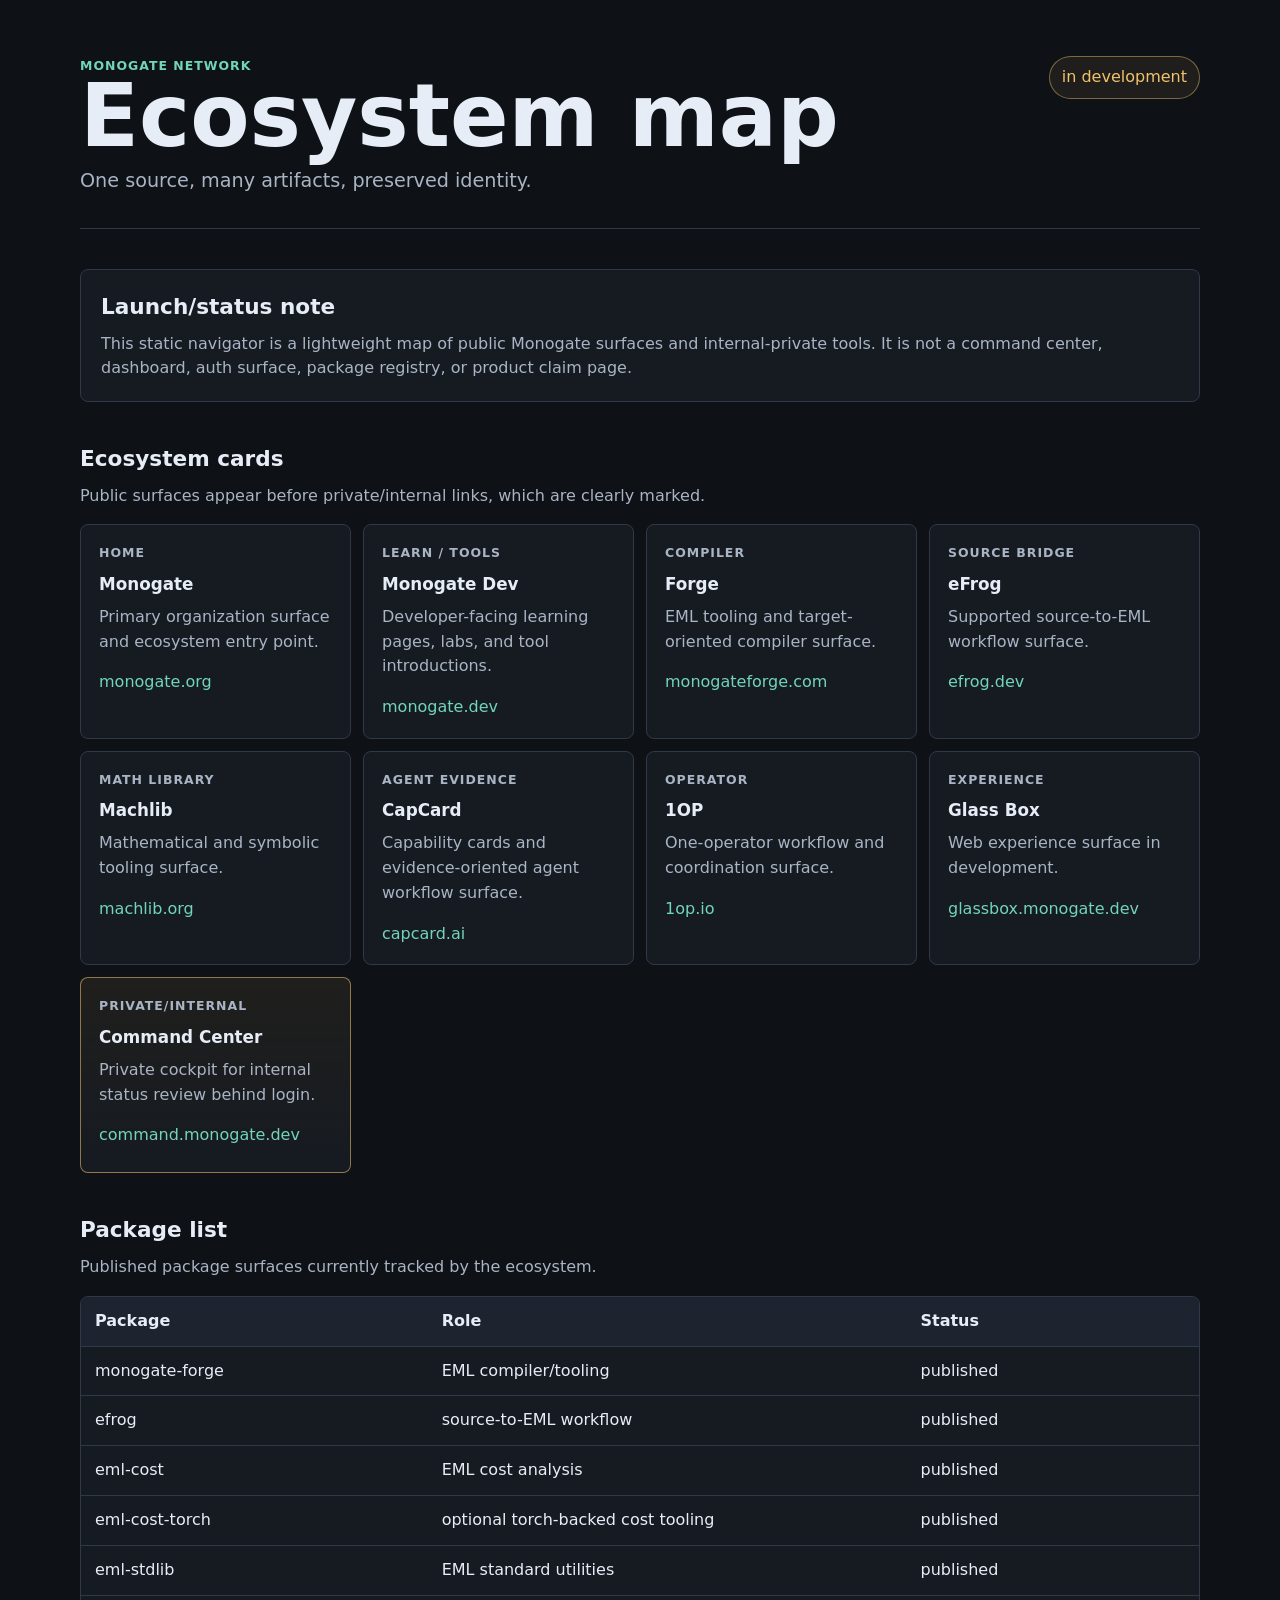
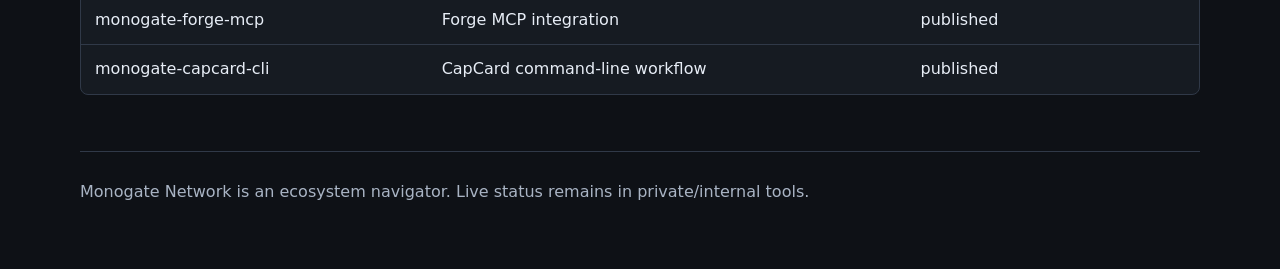
==== index.html @ ec64a81c "feat: add Monogate.net ecosystem navigator MVP" ====
<!doctype html>
<html lang="en">
  <head>
    <meta charset="utf-8" />
    <meta name="viewport" content="width=device-width, initial-scale=1" />
    <title>Monogate Network</title>
    <meta
      name="description"
      content="Monogate Network ecosystem map: one source, many artifacts, preserved identity."
    />
    <link rel="stylesheet" href="./styles.css" />
  </head>
  <body>
    <header class="site-header">
      <div>
        <p class="eyebrow">Monogate Network</p>
        <h1>Ecosystem map</h1>
        <p class="lede">One source, many artifacts, preserved identity.</p>
      </div>
      <p class="status-pill">in development</p>
    </header>

    <main>
      <section class="notice" aria-label="status note">
        <h2>Launch/status note</h2>
        <p>
          This static navigator is a lightweight map of public Monogate surfaces
          and internal-private tools. It is not a command center, dashboard, auth
          surface, package registry, or product claim page.
        </p>
      </section>

      <section aria-labelledby="ecosystem-title">
        <div class="section-heading">
          <h2 id="ecosystem-title">Ecosystem cards</h2>
          <p>Public surfaces appear before private/internal links, which are clearly marked.</p>
        </div>
        <div class="card-grid">
          <article class="card">
            <p class="tag">home</p>
            <h3>Monogate</h3>
            <p>Primary organization surface and ecosystem entry point.</p>
            <a href="https://monogate.org">monogate.org</a>
          </article>

          <article class="card">
            <p class="tag">learn / tools</p>
            <h3>Monogate Dev</h3>
            <p>Developer-facing learning pages, labs, and tool introductions.</p>
            <a href="https://monogate.dev">monogate.dev</a>
          </article>

          <article class="card">
            <p class="tag">compiler</p>
            <h3>Forge</h3>
            <p>EML tooling and target-oriented compiler surface.</p>
            <a href="https://monogateforge.com">monogateforge.com</a>
          </article>

          <article class="card">
            <p class="tag">source bridge</p>
            <h3>eFrog</h3>
            <p>Supported source-to-EML workflow surface.</p>
            <a href="https://efrog.dev">efrog.dev</a>
          </article>

          <article class="card">
            <p class="tag">math library</p>
            <h3>Machlib</h3>
            <p>Mathematical and symbolic tooling surface.</p>
            <a href="https://machlib.org">machlib.org</a>
          </article>

          <article class="card">
            <p class="tag">agent evidence</p>
            <h3>CapCard</h3>
            <p>Capability cards and evidence-oriented agent workflow surface.</p>
            <a href="https://capcard.ai">capcard.ai</a>
          </article>

          <article class="card">
            <p class="tag">operator</p>
            <h3>1OP</h3>
            <p>One-operator workflow and coordination surface.</p>
            <a href="https://1op.io">1op.io</a>
          </article>

          <article class="card">
            <p class="tag">experience</p>
            <h3>Glass Box</h3>
            <p>Web experience surface in development.</p>
            <a href="https://glassbox.monogate.dev">glassbox.monogate.dev</a>
          </article>

          <article class="card private">
            <p class="tag">private/internal</p>
            <h3>Command Center</h3>
            <p>Private cockpit for internal status review behind login.</p>
            <a href="https://command.monogate.dev">command.monogate.dev</a>
          </article>
        </div>
      </section>

      <section aria-labelledby="packages-title">
        <div class="section-heading">
          <h2 id="packages-title">Package list</h2>
          <p>Published package surfaces currently tracked by the ecosystem.</p>
        </div>
        <div class="package-table" role="table" aria-label="Monogate package list">
          <div role="row" class="table-head">
            <span role="columnheader">Package</span>
            <span role="columnheader">Role</span>
            <span role="columnheader">Status</span>
          </div>
          <div role="row">
            <span role="cell">monogate-forge</span>
            <span role="cell">EML compiler/tooling</span>
            <span role="cell">published</span>
          </div>
          <div role="row">
            <span role="cell">efrog</span>
            <span role="cell">source-to-EML workflow</span>
            <span role="cell">published</span>
          </div>
          <div role="row">
            <span role="cell">eml-cost</span>
            <span role="cell">EML cost analysis</span>
            <span role="cell">published</span>
          </div>
          <div role="row">
            <span role="cell">eml-cost-torch</span>
            <span role="cell">optional torch-backed cost tooling</span>
            <span role="cell">published</span>
          </div>
          <div role="row">
            <span role="cell">eml-stdlib</span>
            <span role="cell">EML standard utilities</span>
            <span role="cell">published</span>
          </div>
          <div role="row">
            <span role="cell">monogate-forge-mcp</span>
            <span role="cell">Forge MCP integration</span>
            <span role="cell">published</span>
          </div>
          <div role="row">
            <span role="cell">monogate-capcard-cli</span>
            <span role="cell">CapCard command-line workflow</span>
            <span role="cell">published</span>
          </div>
        </div>
      </section>
    </main>

    <footer>
      <p>Monogate Network is an ecosystem navigator. Live status remains in private/internal tools.</p>
    </footer>
  </body>
</html>
---- styles.css ----
:root {
  color-scheme: dark;
  --bg: #0e1116;
  --panel: #161b22;
  --panel-soft: #1d2430;
  --text: #e7edf6;
  --muted: #a9b4c4;
  --line: #303948;
  --accent: #71d5b9;
  --warn: #f0c36a;
}

* {
  box-sizing: border-box;
}

body {
  margin: 0;
  min-height: 100vh;
  background: var(--bg);
  color: var(--text);
  font-family:
    Inter, ui-sans-serif, system-ui, -apple-system, BlinkMacSystemFont, "Segoe UI",
    sans-serif;
  line-height: 1.55;
}

a {
  color: var(--accent);
  text-decoration: none;
}

a:hover {
  text-decoration: underline;
}

.site-header,
main,
footer {
  width: min(1120px, calc(100% - 32px));
  margin: 0 auto;
}

.site-header {
  display: flex;
  justify-content: space-between;
  gap: 24px;
  padding: 56px 0 32px;
  border-bottom: 1px solid var(--line);
}

.eyebrow,
.tag {
  margin: 0;
  color: var(--accent);
  font-size: 0.78rem;
  font-weight: 700;
  letter-spacing: 0.08em;
  text-transform: uppercase;
}

h1,
h2,
h3,
p {
  margin-top: 0;
}

h1 {
  margin-bottom: 8px;
  font-size: clamp(2.4rem, 7vw, 5.4rem);
  line-height: 0.96;
  letter-spacing: 0;
}

h2 {
  margin-bottom: 8px;
  font-size: 1.35rem;
}

h3 {
  margin: 8px 0;
  font-size: 1.05rem;
}

.lede {
  max-width: 680px;
  margin-bottom: 0;
  color: var(--muted);
  font-size: 1.2rem;
}

.status-pill {
  align-self: flex-start;
  margin: 0;
  padding: 8px 12px;
  border: 1px solid rgba(240, 195, 106, 0.45);
  color: var(--warn);
  background: rgba(240, 195, 106, 0.08);
  border-radius: 999px;
  white-space: nowrap;
}

main {
  display: grid;
  gap: 40px;
  padding: 40px 0 56px;
}

.notice {
  padding: 20px;
  border: 1px solid var(--line);
  background: var(--panel);
  border-radius: 8px;
}

.notice p,
.section-heading p,
.card p,
footer p {
  color: var(--muted);
}

.notice p,
.section-heading p {
  margin-bottom: 0;
}

.section-heading {
  margin-bottom: 16px;
}

.card-grid {
  display: grid;
  grid-template-columns: repeat(auto-fit, minmax(230px, 1fr));
  gap: 12px;
}

.card {
  min-height: 196px;
  padding: 18px;
  border: 1px solid var(--line);
  background: var(--panel);
  border-radius: 8px;
}

.card.private {
  border-color: rgba(240, 195, 106, 0.55);
  background: linear-gradient(180deg, rgba(240, 195, 106, 0.08), var(--panel));
}

.package-table {
  overflow: hidden;
  border: 1px solid var(--line);
  border-radius: 8px;
  background: var(--panel);
}

.package-table > div {
  display: grid;
  grid-template-columns: 1fr 1.4fr 0.8fr;
  gap: 16px;
  padding: 12px 14px;
  border-top: 1px solid var(--line);
}

.package-table .table-head {
  border-top: 0;
}

.table-head {
  color: var(--text);
  background: var(--panel-soft);
  font-weight: 700;
}

footer {
  padding: 28px 0 48px;
  border-top: 1px solid var(--line);
}

@media (max-width: 720px) {
  .site-header {
    display: block;
    padding-top: 36px;
  }

  .status-pill {
    display: inline-block;
    margin-top: 20px;
  }

  .package-table > div {
    grid-template-columns: 1fr;
    gap: 4px;
  }
}
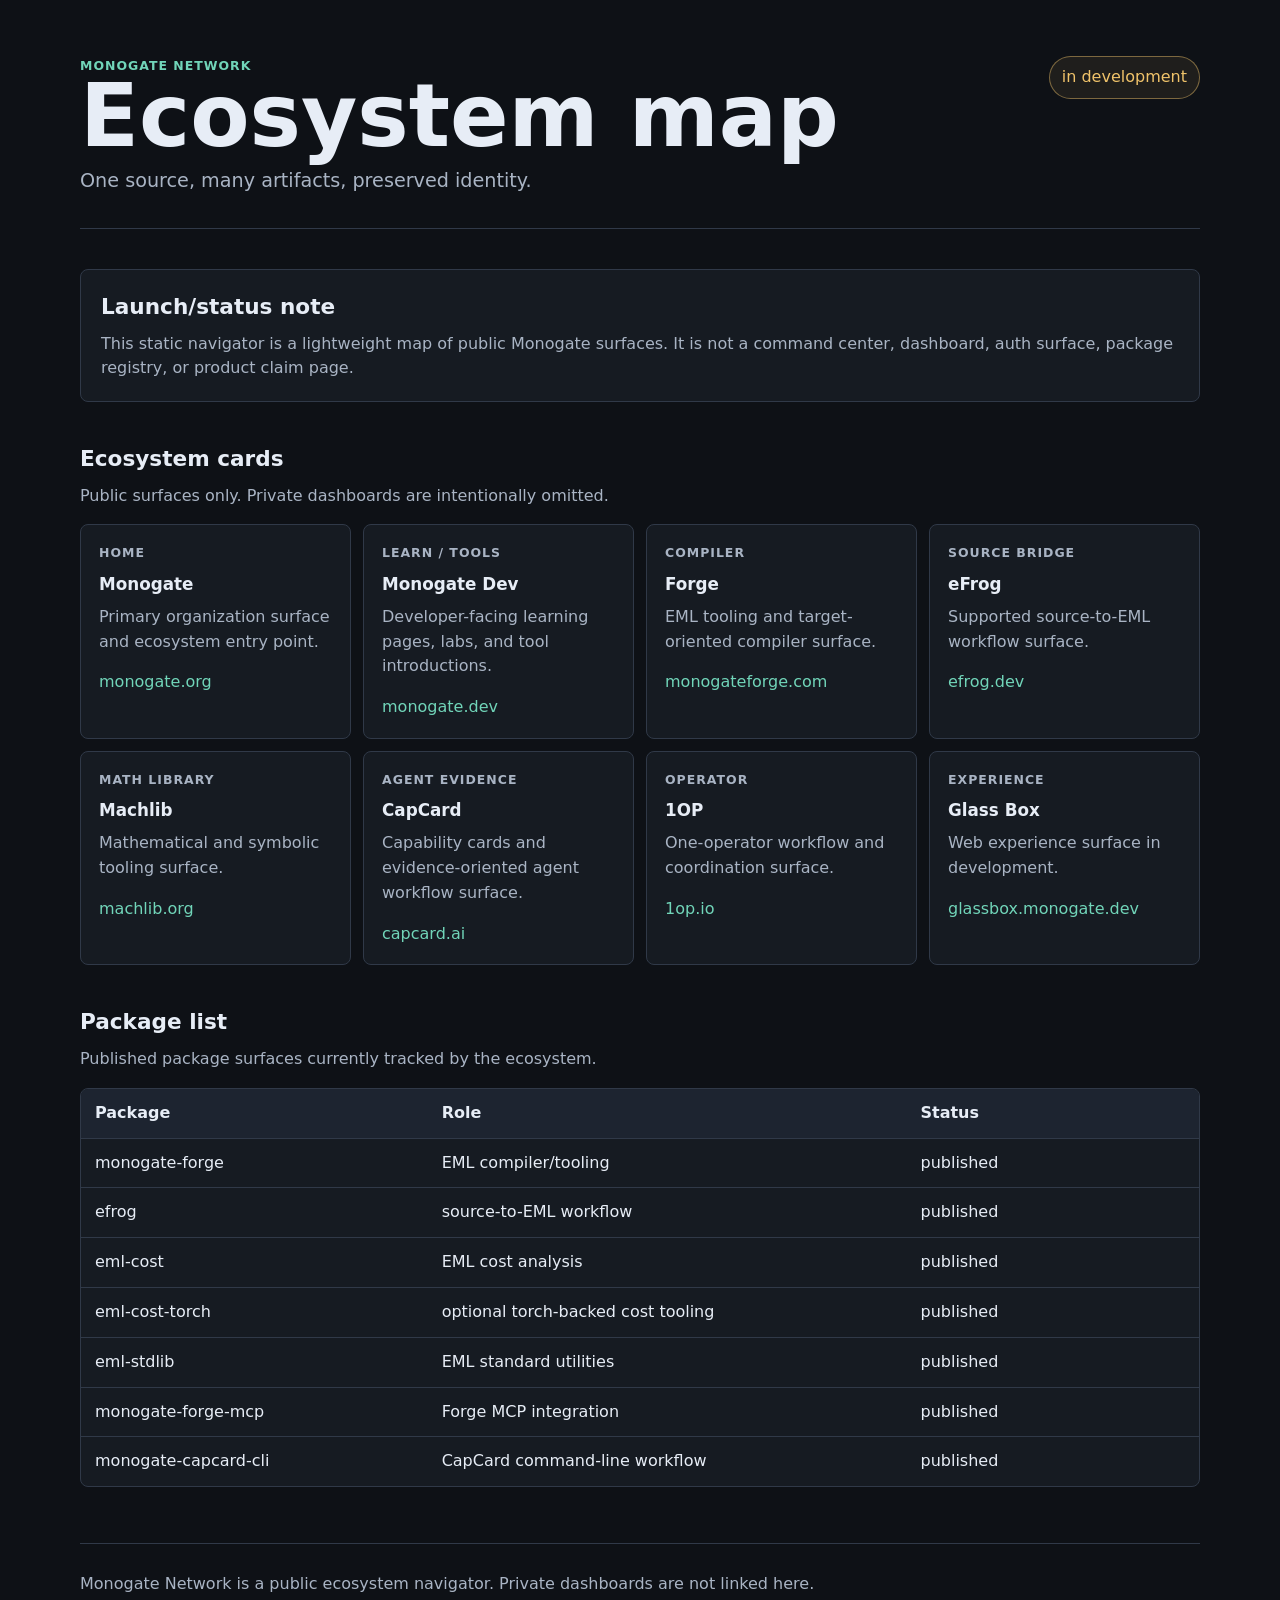
==== commit 7bb382b3: "docs: keep private dashboard off public navigator" ====
--- a/index.html
+++ b/index.html
@@ -24,16 +24,16 @@
       <section class="notice" aria-label="status note">
         <h2>Launch/status note</h2>
         <p>
-          This static navigator is a lightweight map of public Monogate surfaces
-          and internal-private tools. It is not a command center, dashboard, auth
-          surface, package registry, or product claim page.
+          This static navigator is a lightweight map of public Monogate surfaces.
+          It is not a command center, dashboard, auth surface, package registry,
+          or product claim page.
         </p>
       </section>
 
       <section aria-labelledby="ecosystem-title">
         <div class="section-heading">
           <h2 id="ecosystem-title">Ecosystem cards</h2>
-          <p>Public surfaces appear before private/internal links, which are clearly marked.</p>
+          <p>Public surfaces only. Private dashboards are intentionally omitted.</p>
         </div>
         <div class="card-grid">
           <article class="card">
@@ -92,12 +92,6 @@
             <a href="https://glassbox.monogate.dev">glassbox.monogate.dev</a>
           </article>
 
-          <article class="card private">
-            <p class="tag">private/internal</p>
-            <h3>Command Center</h3>
-            <p>Private cockpit for internal status review behind login.</p>
-            <a href="https://command.monogate.dev">command.monogate.dev</a>
-          </article>
         </div>
       </section>
 
@@ -152,7 +146,7 @@
     </main>
 
     <footer>
-      <p>Monogate Network is an ecosystem navigator. Live status remains in private/internal tools.</p>
+      <p>Monogate Network is a public ecosystem navigator. Private dashboards are not linked here.</p>
     </footer>
   </body>
 </html>
--- a/styles.css
+++ b/styles.css
@@ -144,11 +144,6 @@
   border-radius: 8px;
 }
 
-.card.private {
-  border-color: rgba(240, 195, 106, 0.55);
-  background: linear-gradient(180deg, rgba(240, 195, 106, 0.08), var(--panel));
-}
-
 .package-table {
   overflow: hidden;
   border: 1px solid var(--line);
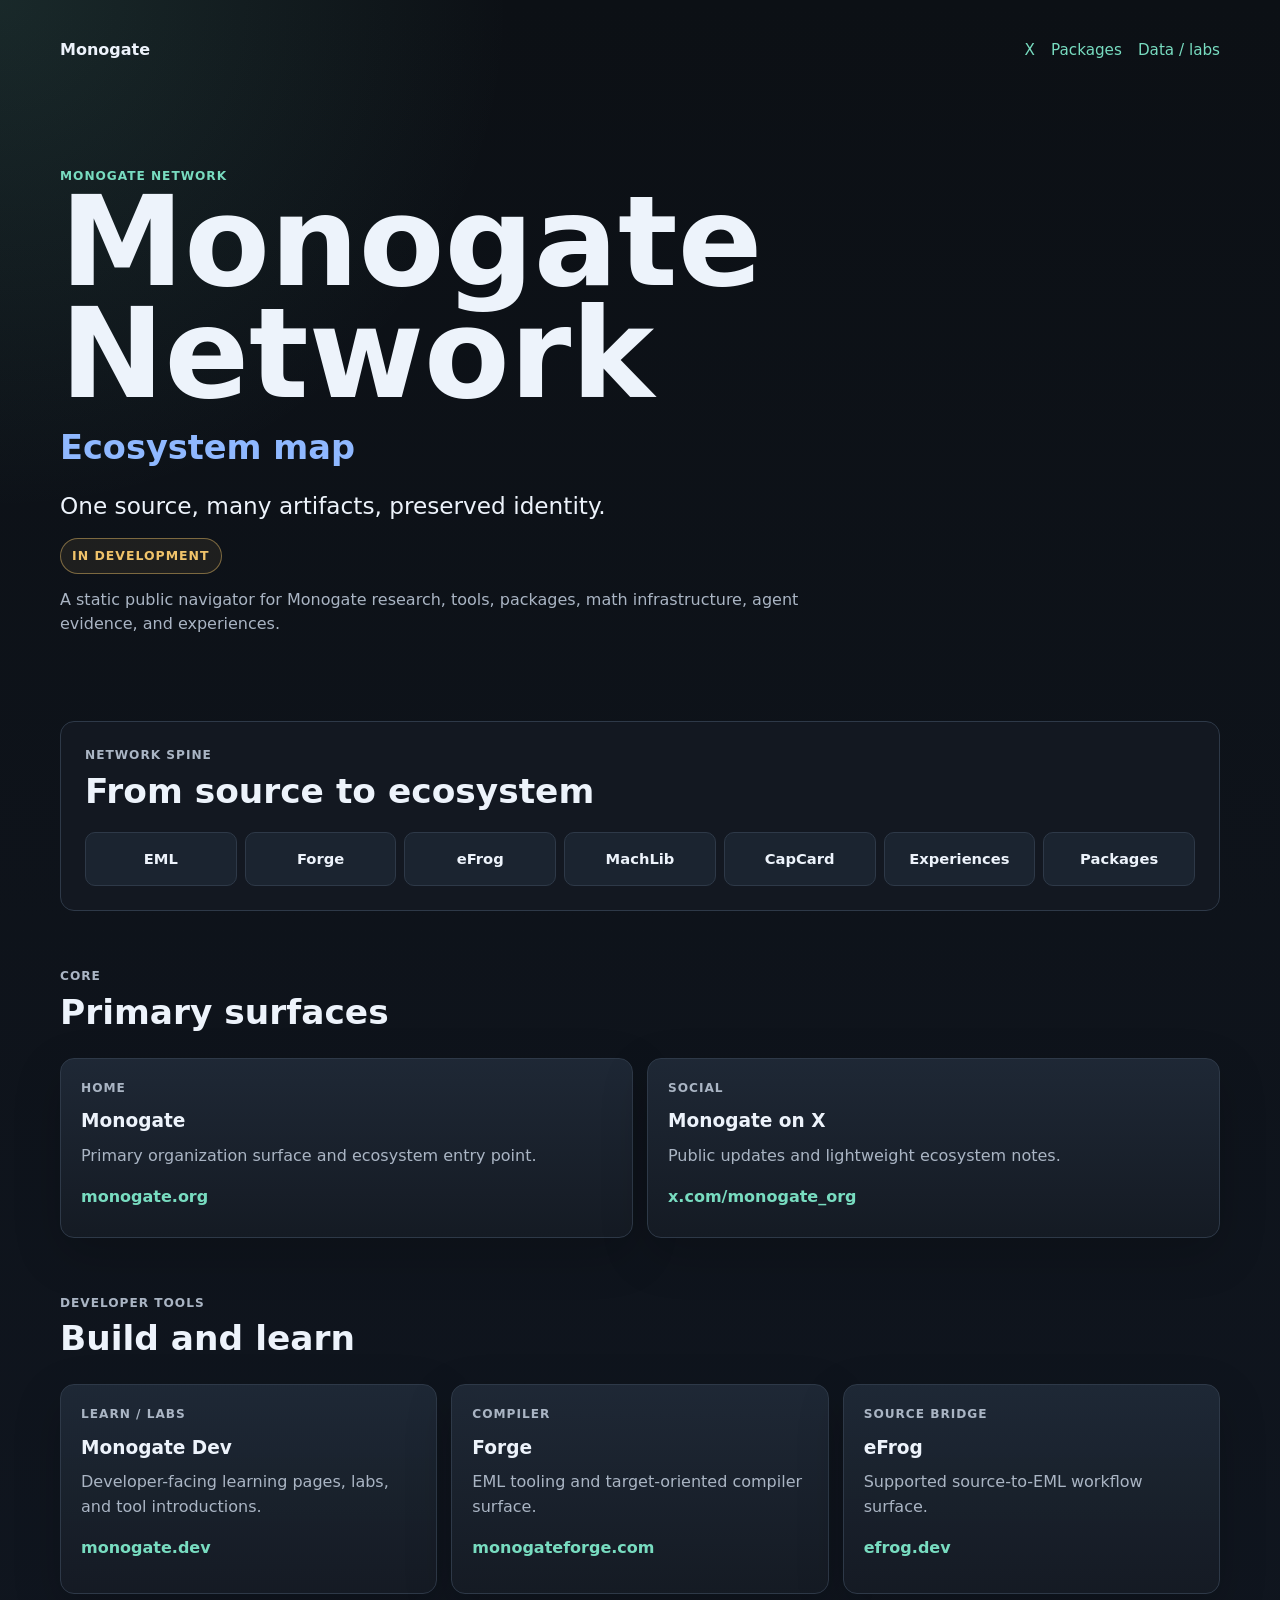
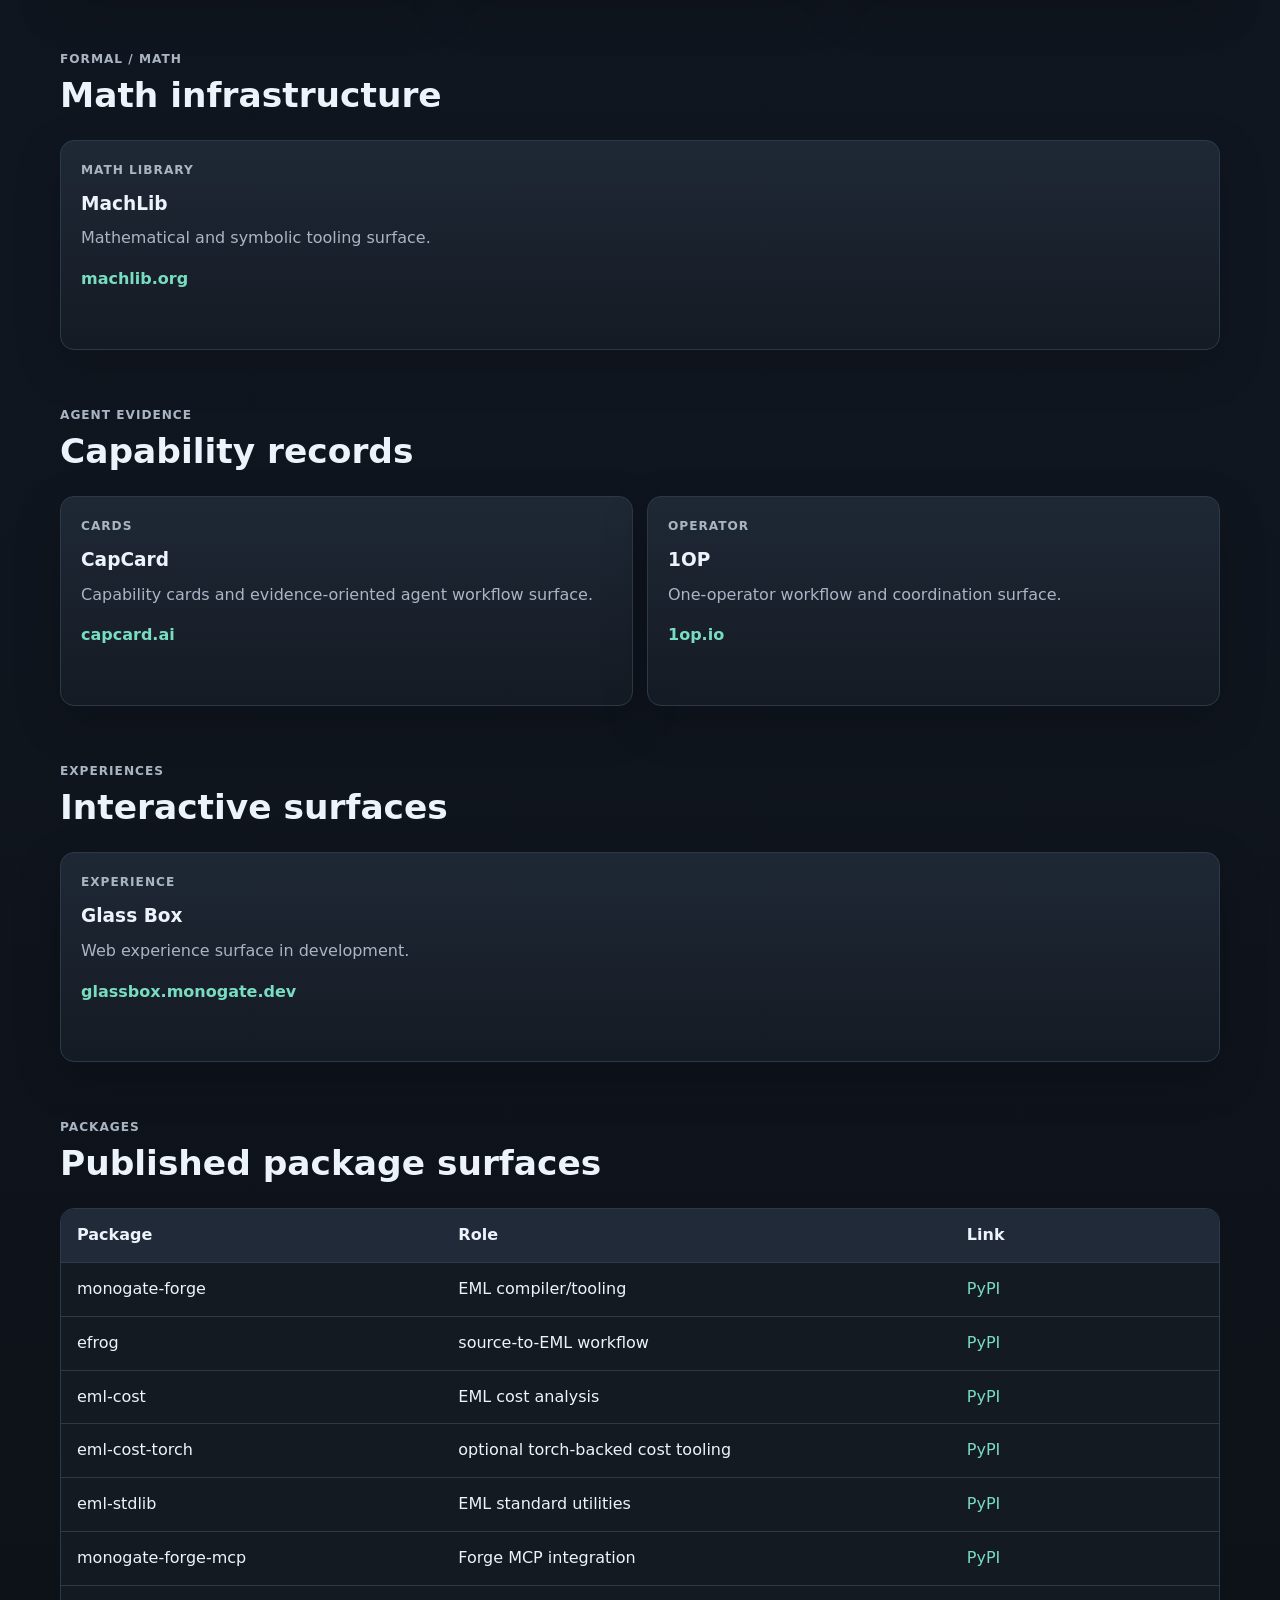
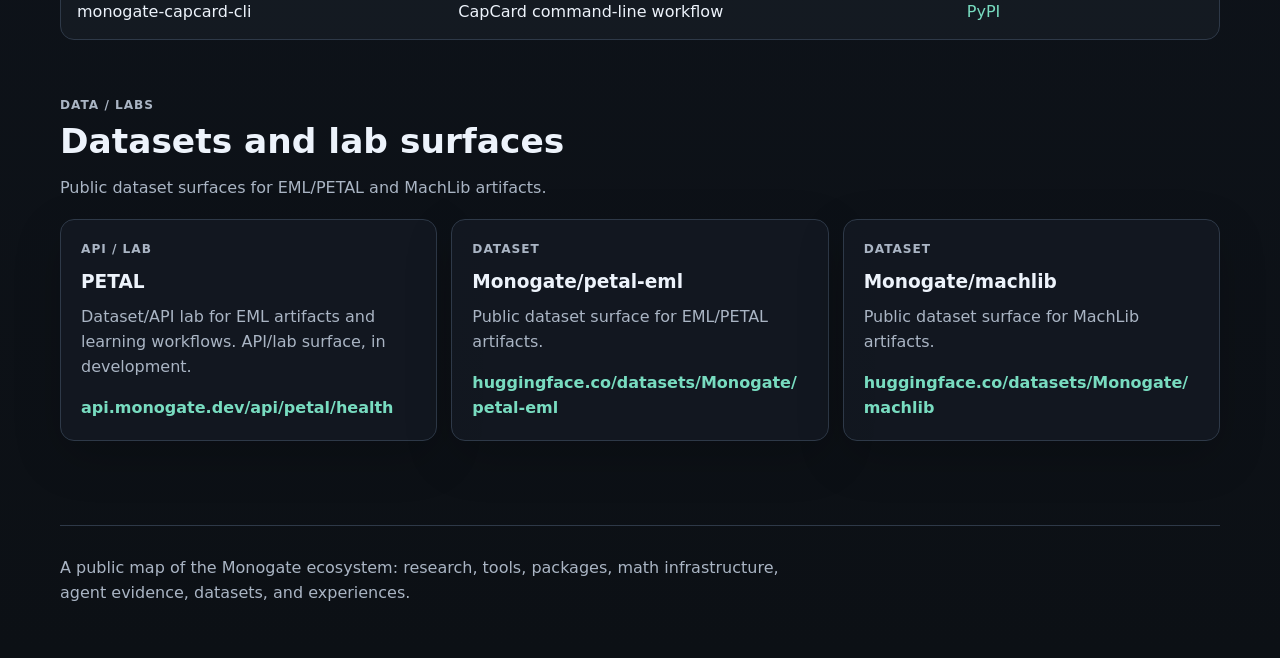
==== commit 0ede0a19: "feat: polish Monogate.net public navigator" ====
--- a/index.html
+++ b/index.html
@@ -12,141 +12,221 @@
   </head>
   <body>
     <header class="site-header">
-      <div>
+      <nav class="topbar" aria-label="Primary">
+        <a class="brand-link" href="https://monogate.org">Monogate</a>
+        <div class="top-links">
+          <a href="https://x.com/monogate_org">X</a>
+          <a href="#packages">Packages</a>
+          <a href="#data-labs">Data / labs</a>
+        </div>
+      </nav>
+
+      <section class="hero" aria-labelledby="hero-title">
         <p class="eyebrow">Monogate Network</p>
-        <h1>Ecosystem map</h1>
+        <h1 id="hero-title">Monogate Network</h1>
+        <p class="subtitle">Ecosystem map</p>
         <p class="lede">One source, many artifacts, preserved identity.</p>
-      </div>
-      <p class="status-pill">in development</p>
+        <p class="status-pill">in development</p>
+        <p class="hero-note">A static public navigator for Monogate research, tools, packages, math infrastructure, agent evidence, and experiences.</p>
+      </section>
     </header>
 
     <main>
-      <section class="notice" aria-label="status note">
-        <h2>Launch/status note</h2>
-        <p>
-          This static navigator is a lightweight map of public Monogate surfaces.
-          It is not a command center, dashboard, auth surface, package registry,
-          or product claim page.
-        </p>
-      </section>
-
-      <section aria-labelledby="ecosystem-title">
-        <div class="section-heading">
-          <h2 id="ecosystem-title">Ecosystem cards</h2>
-          <p>Public surfaces only. Private dashboards are intentionally omitted.</p>
-        </div>
-        <div class="card-grid">
-          <article class="card">
+      <section class="spine" aria-labelledby="spine-title">
+        <div class="section-heading compact">
+          <p class="eyebrow">Network spine</p>
+          <h2 id="spine-title">From source to ecosystem</h2>
+        </div>
+        <ol class="spine-list" aria-label="Monogate network spine">
+          <li>EML</li>
+          <li>Forge</li>
+          <li>eFrog</li>
+          <li>MachLib</li>
+          <li>CapCard</li>
+          <li>Experiences</li>
+          <li>Packages</li>
+        </ol>
+      </section>
+
+      <section aria-labelledby="core-title" class="surface-section">
+        <div class="section-heading">
+          <p class="eyebrow">Core</p>
+          <h2 id="core-title">Primary surfaces</h2>
+        </div>
+        <div class="card-grid two-up">
+          <article class="card feature-card">
             <p class="tag">home</p>
             <h3>Monogate</h3>
             <p>Primary organization surface and ecosystem entry point.</p>
             <a href="https://monogate.org">monogate.org</a>
           </article>
-
-          <article class="card">
-            <p class="tag">learn / tools</p>
+          <article class="card feature-card">
+            <p class="tag">social</p>
+            <h3>Monogate on X</h3>
+            <p>Public updates and lightweight ecosystem notes.</p>
+            <a href="https://x.com/monogate_org">x.com/monogate_org</a>
+          </article>
+        </div>
+      </section>
+
+      <section aria-labelledby="dev-title" class="surface-section">
+        <div class="section-heading">
+          <p class="eyebrow">Developer tools</p>
+          <h2 id="dev-title">Build and learn</h2>
+        </div>
+        <div class="card-grid">
+          <article class="card">
+            <p class="tag">learn / labs</p>
             <h3>Monogate Dev</h3>
             <p>Developer-facing learning pages, labs, and tool introductions.</p>
             <a href="https://monogate.dev">monogate.dev</a>
           </article>
-
           <article class="card">
             <p class="tag">compiler</p>
             <h3>Forge</h3>
             <p>EML tooling and target-oriented compiler surface.</p>
             <a href="https://monogateforge.com">monogateforge.com</a>
           </article>
-
           <article class="card">
             <p class="tag">source bridge</p>
             <h3>eFrog</h3>
             <p>Supported source-to-EML workflow surface.</p>
             <a href="https://efrog.dev">efrog.dev</a>
           </article>
-
+        </div>
+      </section>
+
+      <section aria-labelledby="formal-title" class="surface-section">
+        <div class="section-heading">
+          <p class="eyebrow">Formal / math</p>
+          <h2 id="formal-title">Math infrastructure</h2>
+        </div>
+        <div class="card-grid">
           <article class="card">
             <p class="tag">math library</p>
-            <h3>Machlib</h3>
+            <h3>MachLib</h3>
             <p>Mathematical and symbolic tooling surface.</p>
             <a href="https://machlib.org">machlib.org</a>
           </article>
-
-          <article class="card">
-            <p class="tag">agent evidence</p>
+        </div>
+      </section>
+
+      <section aria-labelledby="agent-title" class="surface-section">
+        <div class="section-heading">
+          <p class="eyebrow">Agent evidence</p>
+          <h2 id="agent-title">Capability records</h2>
+        </div>
+        <div class="card-grid">
+          <article class="card">
+            <p class="tag">cards</p>
             <h3>CapCard</h3>
             <p>Capability cards and evidence-oriented agent workflow surface.</p>
             <a href="https://capcard.ai">capcard.ai</a>
           </article>
-
           <article class="card">
             <p class="tag">operator</p>
             <h3>1OP</h3>
             <p>One-operator workflow and coordination surface.</p>
             <a href="https://1op.io">1op.io</a>
           </article>
-
+        </div>
+      </section>
+
+      <section aria-labelledby="experience-title" class="surface-section">
+        <div class="section-heading">
+          <p class="eyebrow">Experiences</p>
+          <h2 id="experience-title">Interactive surfaces</h2>
+        </div>
+        <div class="card-grid">
           <article class="card">
             <p class="tag">experience</p>
             <h3>Glass Box</h3>
             <p>Web experience surface in development.</p>
             <a href="https://glassbox.monogate.dev">glassbox.monogate.dev</a>
           </article>
-
-        </div>
-      </section>
-
-      <section aria-labelledby="packages-title">
-        <div class="section-heading">
-          <h2 id="packages-title">Package list</h2>
-          <p>Published package surfaces currently tracked by the ecosystem.</p>
+        </div>
+      </section>
+
+      <section id="packages" aria-labelledby="packages-title" class="surface-section">
+        <div class="section-heading">
+          <p class="eyebrow">Packages</p>
+          <h2 id="packages-title">Published package surfaces</h2>
         </div>
         <div class="package-table" role="table" aria-label="Monogate package list">
           <div role="row" class="table-head">
             <span role="columnheader">Package</span>
             <span role="columnheader">Role</span>
-            <span role="columnheader">Status</span>
+            <span role="columnheader">Link</span>
           </div>
           <div role="row">
             <span role="cell">monogate-forge</span>
             <span role="cell">EML compiler/tooling</span>
-            <span role="cell">published</span>
+            <span role="cell"><a href="https://pypi.org/project/monogate-forge/">PyPI</a></span>
           </div>
           <div role="row">
             <span role="cell">efrog</span>
             <span role="cell">source-to-EML workflow</span>
-            <span role="cell">published</span>
+            <span role="cell"><a href="https://pypi.org/project/efrog/">PyPI</a></span>
           </div>
           <div role="row">
             <span role="cell">eml-cost</span>
             <span role="cell">EML cost analysis</span>
-            <span role="cell">published</span>
+            <span role="cell"><a href="https://pypi.org/project/eml-cost/">PyPI</a></span>
           </div>
           <div role="row">
             <span role="cell">eml-cost-torch</span>
             <span role="cell">optional torch-backed cost tooling</span>
-            <span role="cell">published</span>
+            <span role="cell"><a href="https://pypi.org/project/eml-cost-torch/">PyPI</a></span>
           </div>
           <div role="row">
             <span role="cell">eml-stdlib</span>
             <span role="cell">EML standard utilities</span>
-            <span role="cell">published</span>
+            <span role="cell"><a href="https://pypi.org/project/eml-stdlib/">PyPI</a></span>
           </div>
           <div role="row">
             <span role="cell">monogate-forge-mcp</span>
             <span role="cell">Forge MCP integration</span>
-            <span role="cell">published</span>
+            <span role="cell"><a href="https://pypi.org/project/monogate-forge-mcp/">PyPI</a></span>
           </div>
           <div role="row">
             <span role="cell">monogate-capcard-cli</span>
             <span role="cell">CapCard command-line workflow</span>
-            <span role="cell">published</span>
-          </div>
+            <span role="cell"><a href="https://pypi.org/project/monogate-capcard-cli/">PyPI</a></span>
+          </div>
+        </div>
+      </section>
+
+      <section id="data-labs" aria-labelledby="labs-title" class="surface-section labs-section">
+        <div class="section-heading">
+          <p class="eyebrow">Data / labs</p>
+          <h2 id="labs-title">Datasets and lab surfaces</h2>
+          <p>Public dataset surfaces for EML/PETAL and MachLib artifacts.</p>
+        </div>
+        <div class="card-grid">
+          <article class="card muted-card">
+            <p class="tag">API / lab</p>
+            <h3>PETAL</h3>
+            <p>Dataset/API lab for EML artifacts and learning workflows. API/lab surface, in development.</p>
+            <a href="https://api.monogate.dev/api/petal/health">api.monogate.dev/api/petal/health</a>
+          </article>
+          <article class="card muted-card">
+            <p class="tag">dataset</p>
+            <h3>Monogate/petal-eml</h3>
+            <p>Public dataset surface for EML/PETAL artifacts.</p>
+            <a href="https://huggingface.co/datasets/Monogate/petal-eml">huggingface.co/datasets/Monogate/petal-eml</a>
+          </article>
+          <article class="card muted-card">
+            <p class="tag">dataset</p>
+            <h3>Monogate/machlib</h3>
+            <p>Public dataset surface for MachLib artifacts.</p>
+            <a href="https://huggingface.co/datasets/Monogate/machlib">huggingface.co/datasets/Monogate/machlib</a>
+          </article>
         </div>
       </section>
     </main>
 
     <footer>
-      <p>Monogate Network is a public ecosystem navigator. Private dashboards are not linked here.</p>
+      <p>A public map of the Monogate ecosystem: research, tools, packages, math infrastructure, agent evidence, datasets, and experiences.</p>
     </footer>
   </body>
 </html>
--- a/styles.css
+++ b/styles.css
@@ -1,23 +1,32 @@
 :root {
   color-scheme: dark;
-  --bg: #0e1116;
-  --panel: #161b22;
-  --panel-soft: #1d2430;
-  --text: #e7edf6;
-  --muted: #a9b4c4;
-  --line: #303948;
-  --accent: #71d5b9;
+  --bg: #0c1015;
+  --panel: #151b24;
+  --panel-soft: #1b2430;
+  --panel-lift: #202a38;
+  --text: #edf3fb;
+  --muted: #aab5c4;
+  --soft: #7f8ca0;
+  --line: #2e3948;
+  --accent: #78dcc0;
+  --accent-2: #8fb8ff;
   --warn: #f0c36a;
 }
 
 * {
   box-sizing: border-box;
+}
+
+html {
+  scroll-behavior: smooth;
 }
 
 body {
   margin: 0;
   min-height: 100vh;
-  background: var(--bg);
+  background:
+    radial-gradient(circle at top left, rgba(120, 220, 192, 0.12), transparent 32rem),
+    linear-gradient(180deg, #0c1015 0%, #101620 48%, #0c1015 100%);
   color: var(--text);
   font-family:
     Inter, ui-sans-serif, system-ui, -apple-system, BlinkMacSystemFont, "Segoe UI",
@@ -37,24 +46,46 @@
 .site-header,
 main,
 footer {
-  width: min(1120px, calc(100% - 32px));
+  width: min(1160px, calc(100% - 32px));
   margin: 0 auto;
 }
 
 .site-header {
+  padding: 28px 0 48px;
+}
+
+.topbar {
   display: flex;
+  align-items: center;
   justify-content: space-between;
   gap: 24px;
-  padding: 56px 0 32px;
-  border-bottom: 1px solid var(--line);
+  padding: 10px 0 28px;
+}
+
+.brand-link {
+  color: var(--text);
+  font-weight: 800;
+}
+
+.top-links {
+  display: flex;
+  flex-wrap: wrap;
+  gap: 16px;
+  color: var(--muted);
+  font-size: 0.95rem;
+}
+
+.hero {
+  max-width: 880px;
+  padding: 76px 0 36px;
 }
 
 .eyebrow,
 .tag {
   margin: 0;
   color: var(--accent);
-  font-size: 0.78rem;
-  font-weight: 700;
+  font-size: 0.76rem;
+  font-weight: 800;
   letter-spacing: 0.08em;
   text-transform: uppercase;
 }
@@ -67,95 +98,165 @@
 }
 
 h1 {
-  margin-bottom: 8px;
-  font-size: clamp(2.4rem, 7vw, 5.4rem);
-  line-height: 0.96;
+  margin-bottom: 12px;
+  font-size: clamp(3.2rem, 10vw, 7.8rem);
+  line-height: 0.9;
   letter-spacing: 0;
 }
 
 h2 {
   margin-bottom: 8px;
-  font-size: 1.35rem;
+  font-size: clamp(1.55rem, 3vw, 2.15rem);
+  letter-spacing: 0;
 }
 
 h3 {
-  margin: 8px 0;
-  font-size: 1.05rem;
+  margin: 10px 0 8px;
+  font-size: 1.16rem;
+  letter-spacing: 0;
+}
+
+.subtitle {
+  margin-bottom: 14px;
+  color: var(--accent-2);
+  font-size: clamp(1.35rem, 3vw, 2.1rem);
+  font-weight: 750;
 }
 
 .lede {
-  max-width: 680px;
+  max-width: 720px;
+  margin-bottom: 14px;
+  color: var(--text);
+  font-size: clamp(1.15rem, 2vw, 1.45rem);
+}
+
+.hero-note {
+  max-width: 760px;
   margin-bottom: 0;
   color: var(--muted);
-  font-size: 1.2rem;
+  font-size: 1rem;
 }
 
 .status-pill {
-  align-self: flex-start;
+  display: inline-flex;
+  margin: 0 0 14px;
+  padding: 7px 11px;
+  border: 1px solid rgba(240, 195, 106, 0.45);
+  border-radius: 999px;
+  background: rgba(240, 195, 106, 0.08);
+  color: var(--warn);
+  font-size: 0.78rem;
+  font-weight: 800;
+  letter-spacing: 0.08em;
+  text-transform: uppercase;
+}
+
+main {
+  display: grid;
+  gap: 56px;
+  padding: 0 0 72px;
+}
+
+.section-heading {
+  margin-bottom: 18px;
+}
+
+.section-heading.compact {
+  margin-bottom: 14px;
+}
+
+.section-heading p,
+.card p,
+footer p,
+.coming-soon {
+  color: var(--muted);
+}
+
+.spine {
+  padding: 24px;
+  border: 1px solid var(--line);
+  background: rgba(21, 27, 36, 0.72);
+  border-radius: 14px;
+}
+
+.spine-list {
+  display: grid;
+  grid-template-columns: repeat(7, minmax(0, 1fr));
+  gap: 8px;
+  padding: 0;
   margin: 0;
-  padding: 8px 12px;
-  border: 1px solid rgba(240, 195, 106, 0.45);
-  color: var(--warn);
-  background: rgba(240, 195, 106, 0.08);
-  border-radius: 999px;
-  white-space: nowrap;
-}
-
-main {
-  display: grid;
-  gap: 40px;
-  padding: 40px 0 56px;
-}
-
-.notice {
+  list-style: none;
+}
+
+.spine-list li {
+  min-height: 54px;
+  display: grid;
+  place-items: center;
+  padding: 10px;
+  border: 1px solid var(--line);
+  background: var(--panel-soft);
+  border-radius: 10px;
+  color: var(--text);
+  font-size: 0.92rem;
+  font-weight: 750;
+  text-align: center;
+}
+
+.surface-section {
+  display: block;
+}
+
+.card-grid {
+  display: grid;
+  grid-template-columns: repeat(auto-fit, minmax(240px, 1fr));
+  gap: 14px;
+}
+
+.card-grid.two-up {
+  grid-template-columns: repeat(auto-fit, minmax(300px, 1fr));
+}
+
+.card {
+  min-height: 210px;
   padding: 20px;
   border: 1px solid var(--line);
-  background: var(--panel);
-  border-radius: 8px;
-}
-
-.notice p,
-.section-heading p,
-.card p,
-footer p {
-  color: var(--muted);
-}
-
-.notice p,
-.section-heading p {
-  margin-bottom: 0;
-}
-
-.section-heading {
-  margin-bottom: 16px;
-}
-
-.card-grid {
-  display: grid;
-  grid-template-columns: repeat(auto-fit, minmax(230px, 1fr));
-  gap: 12px;
-}
-
-.card {
-  min-height: 196px;
-  padding: 18px;
-  border: 1px solid var(--line);
-  background: var(--panel);
-  border-radius: 8px;
+  background: linear-gradient(180deg, rgba(32, 42, 56, 0.9), rgba(21, 27, 36, 0.94));
+  border-radius: 14px;
+  box-shadow: 0 16px 48px rgba(0, 0, 0, 0.18);
+}
+
+.feature-card {
+  min-height: 180px;
+}
+
+.muted-card {
+  background: rgba(21, 27, 36, 0.7);
+}
+
+.card a,
+.coming-soon {
+  display: inline-flex;
+  max-width: 100%;
+  overflow-wrap: anywhere;
+  font-weight: 700;
+}
+
+.coming-soon {
+  color: var(--warn);
 }
 
 .package-table {
   overflow: hidden;
   border: 1px solid var(--line);
-  border-radius: 8px;
-  background: var(--panel);
+  border-radius: 14px;
+  background: rgba(21, 27, 36, 0.86);
 }
 
 .package-table > div {
   display: grid;
-  grid-template-columns: 1fr 1.4fr 0.8fr;
-  gap: 16px;
-  padding: 12px 14px;
+  grid-template-columns: 1fr 1.35fr 0.65fr;
+  gap: 18px;
+  padding: 14px 16px;
   border-top: 1px solid var(--line);
 }
 
@@ -165,28 +266,58 @@
 
 .table-head {
   color: var(--text);
-  background: var(--panel-soft);
-  font-weight: 700;
+  background: var(--panel-lift);
+  font-weight: 800;
+}
+
+.labs-section {
+  padding-bottom: 12px;
 }
 
 footer {
-  padding: 28px 0 48px;
+  padding: 30px 0 52px;
   border-top: 1px solid var(--line);
 }
 
-@media (max-width: 720px) {
-  .site-header {
-    display: block;
-    padding-top: 36px;
-  }
-
-  .status-pill {
-    display: inline-block;
-    margin-top: 20px;
+footer p {
+  max-width: 760px;
+  margin-bottom: 0;
+}
+
+@media (max-width: 840px) {
+  .hero {
+    padding-top: 44px;
+  }
+
+  .topbar {
+    align-items: flex-start;
+    flex-direction: column;
+  }
+
+  .spine-list {
+    grid-template-columns: repeat(2, minmax(0, 1fr));
   }
 
   .package-table > div {
     grid-template-columns: 1fr;
-    gap: 4px;
-  }
-}
+    gap: 5px;
+  }
+}
+
+@media (max-width: 520px) {
+  .site-header,
+  main,
+  footer {
+    width: min(100% - 24px, 1160px);
+  }
+
+  .card-grid,
+  .card-grid.two-up,
+  .spine-list {
+    grid-template-columns: 1fr;
+  }
+
+  .card {
+    min-height: auto;
+  }
+}
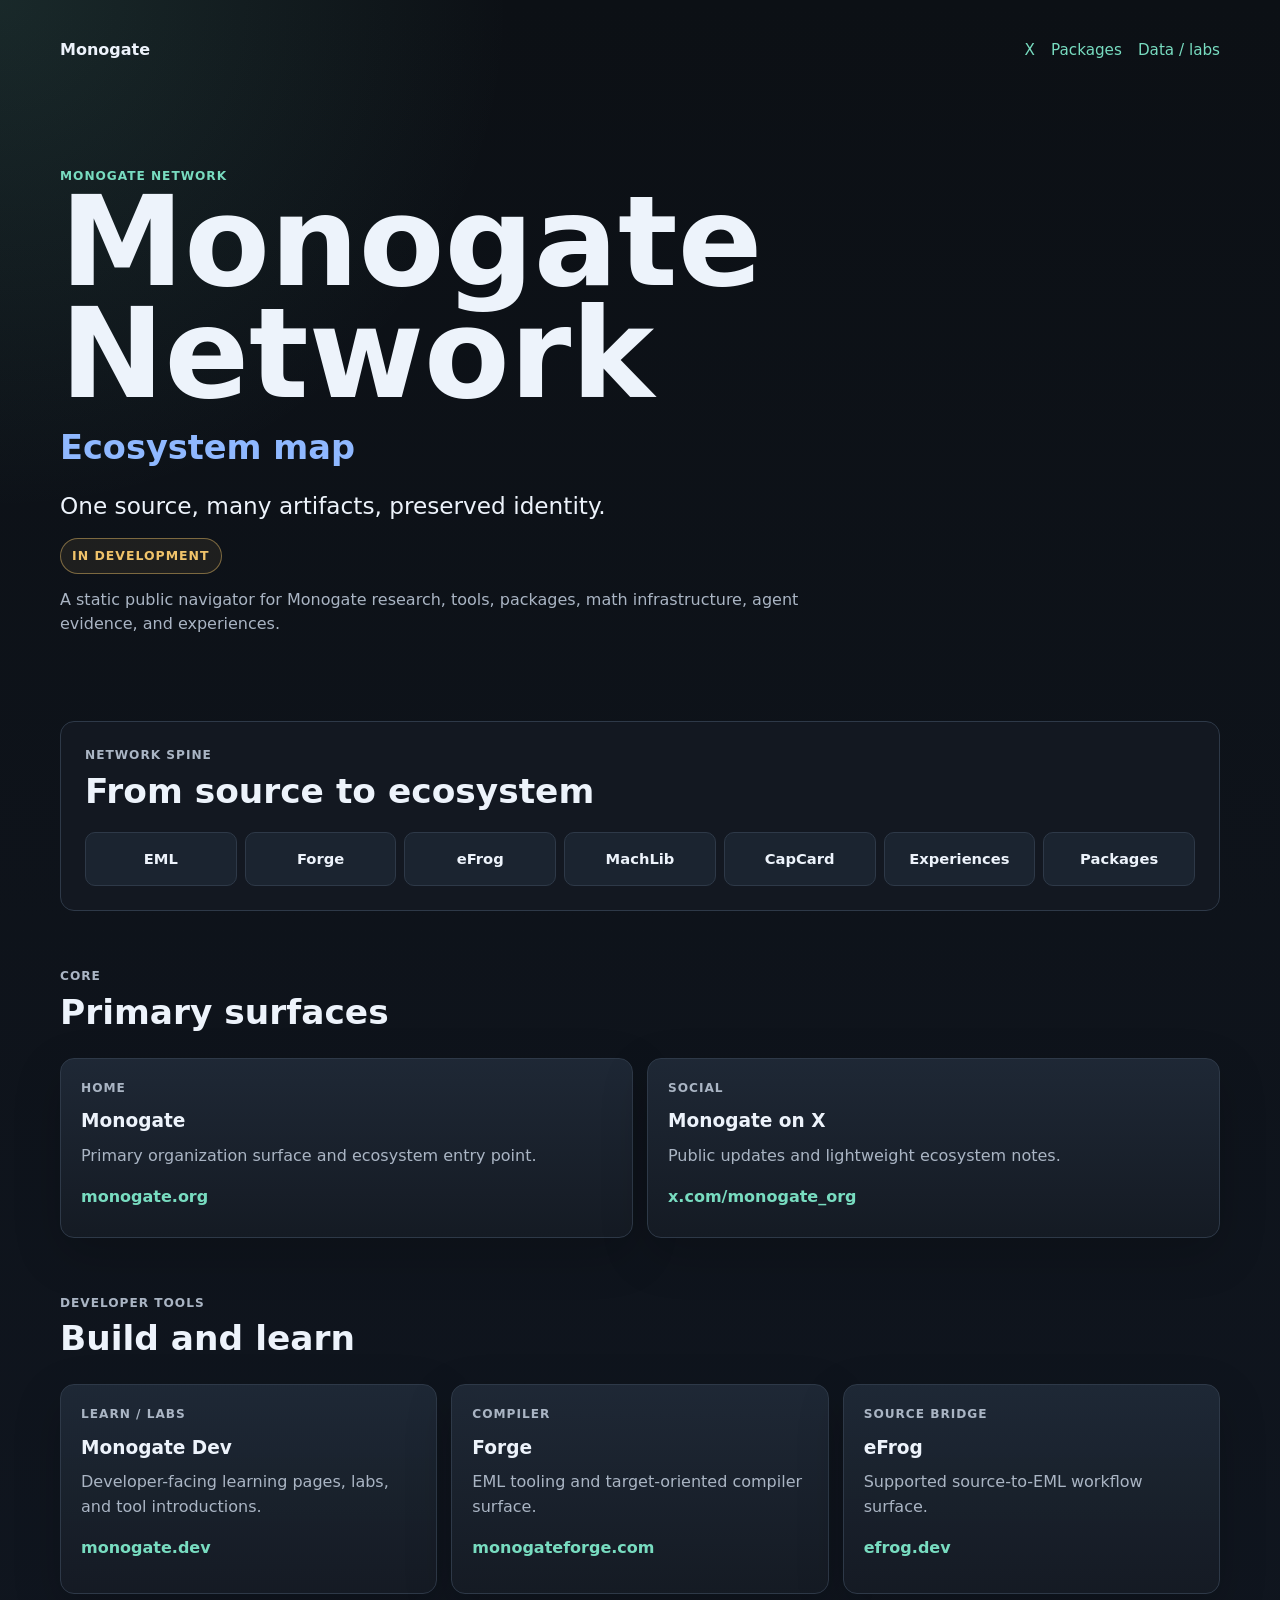
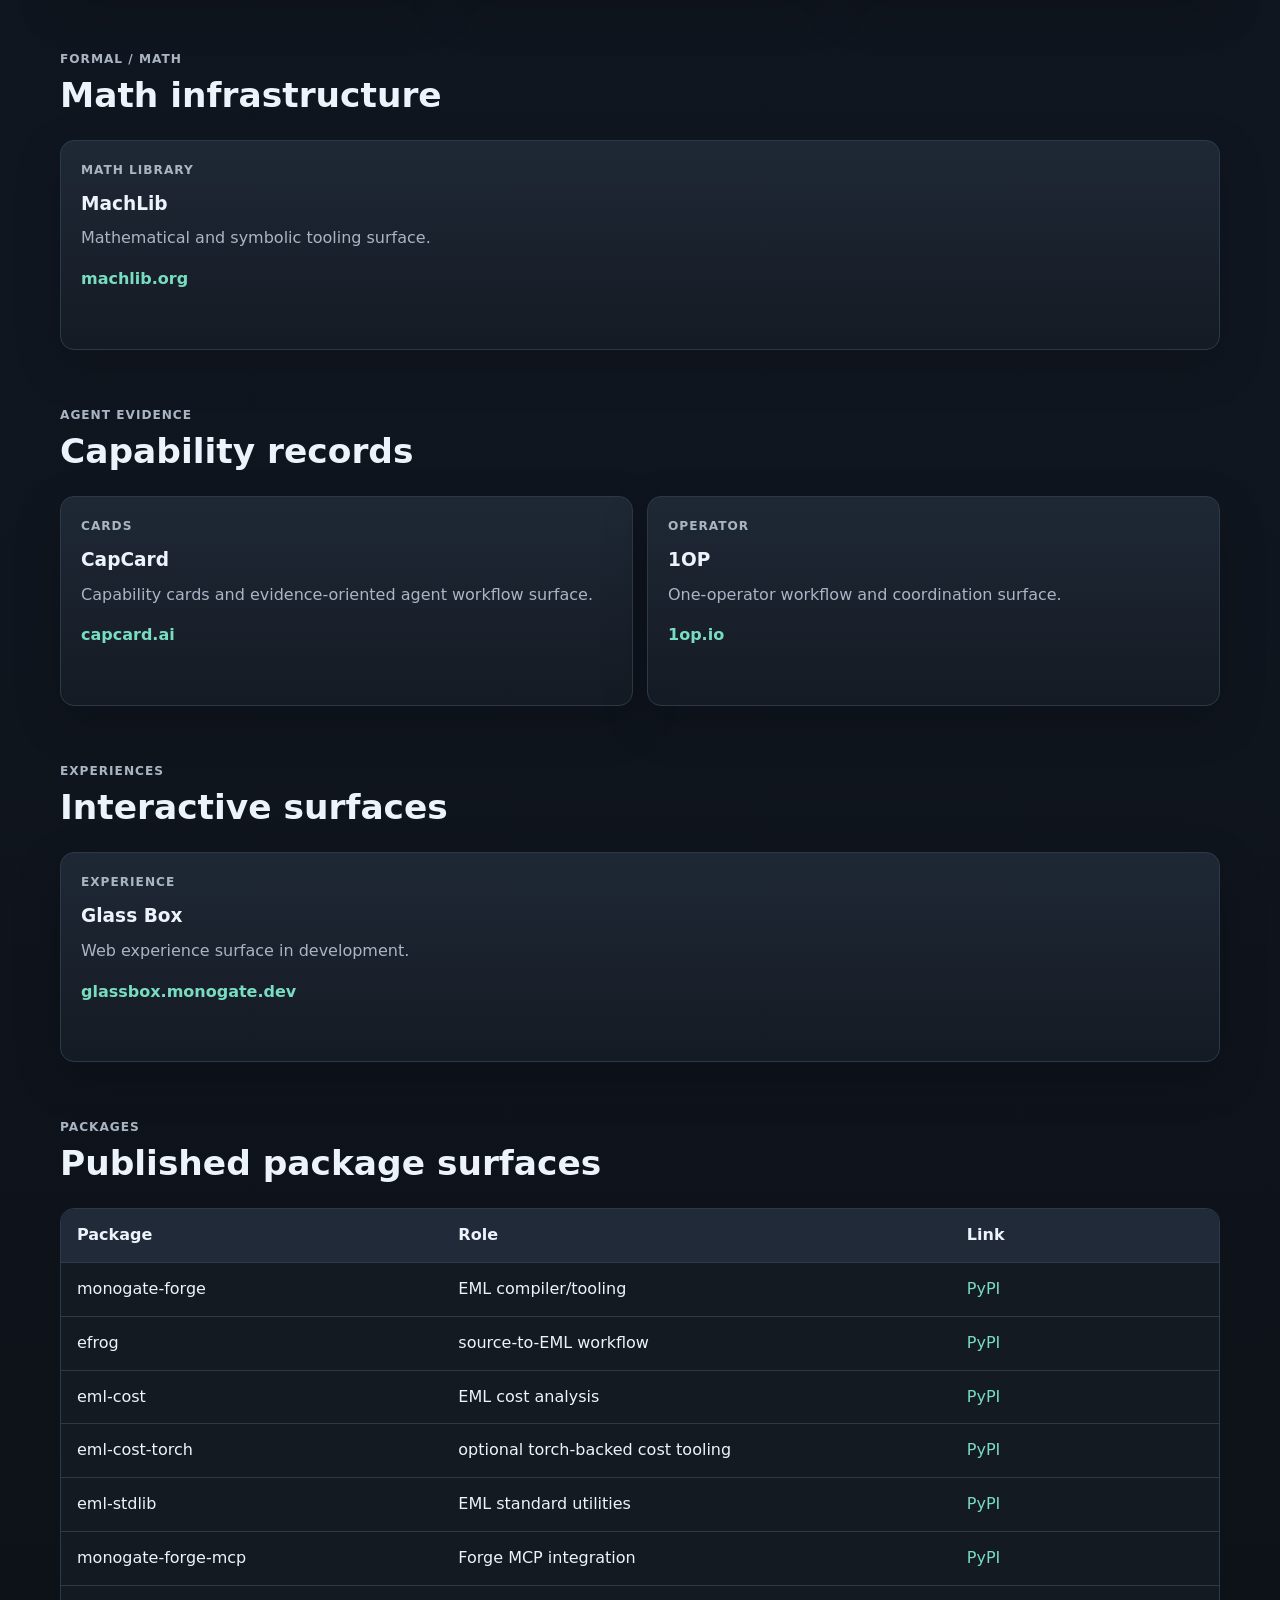
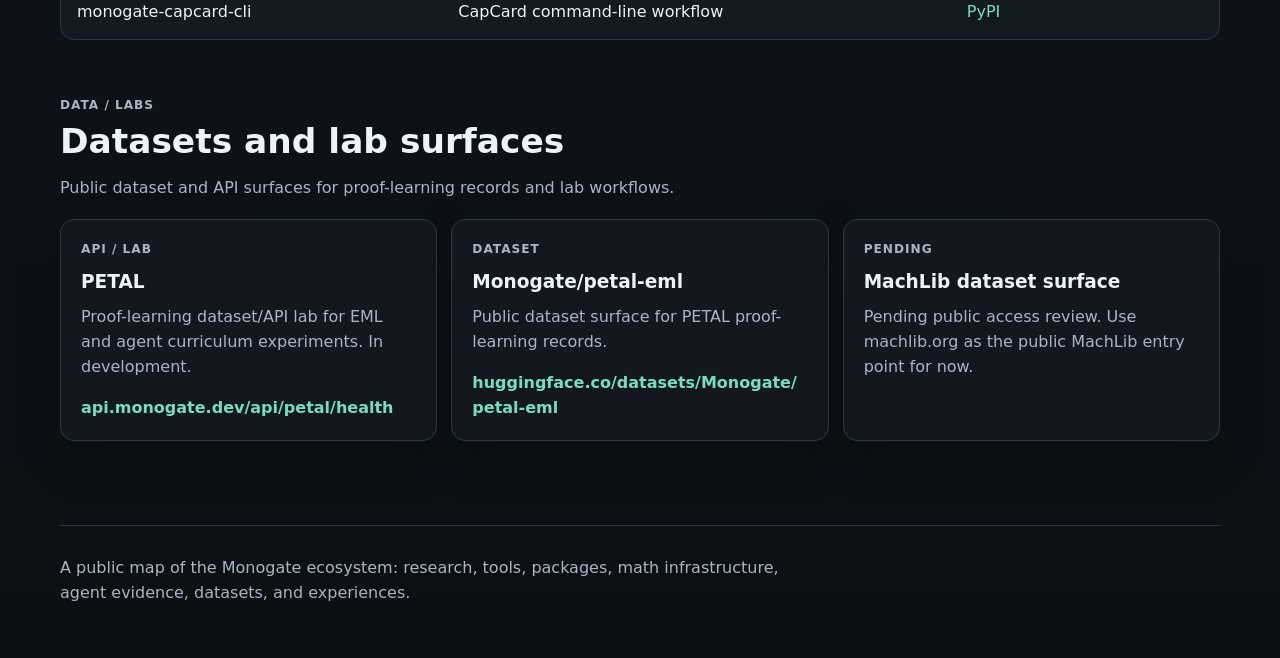
==== commit 6902a135: "feat: add PETAL and dataset links to navigator" ====
--- a/index.html
+++ b/index.html
@@ -200,26 +200,25 @@
         <div class="section-heading">
           <p class="eyebrow">Data / labs</p>
           <h2 id="labs-title">Datasets and lab surfaces</h2>
-          <p>Public dataset surfaces for EML/PETAL and MachLib artifacts.</p>
+          <p>Public dataset and API surfaces for proof-learning records and lab workflows.</p>
         </div>
         <div class="card-grid">
           <article class="card muted-card">
             <p class="tag">API / lab</p>
             <h3>PETAL</h3>
-            <p>Dataset/API lab for EML artifacts and learning workflows. API/lab surface, in development.</p>
+            <p>Proof-learning dataset/API lab for EML and agent curriculum experiments. In development.</p>
             <a href="https://api.monogate.dev/api/petal/health">api.monogate.dev/api/petal/health</a>
           </article>
           <article class="card muted-card">
             <p class="tag">dataset</p>
             <h3>Monogate/petal-eml</h3>
-            <p>Public dataset surface for EML/PETAL artifacts.</p>
+            <p>Public dataset surface for PETAL proof-learning records.</p>
             <a href="https://huggingface.co/datasets/Monogate/petal-eml">huggingface.co/datasets/Monogate/petal-eml</a>
           </article>
           <article class="card muted-card">
-            <p class="tag">dataset</p>
-            <h3>Monogate/machlib</h3>
-            <p>Public dataset surface for MachLib artifacts.</p>
-            <a href="https://huggingface.co/datasets/Monogate/machlib">huggingface.co/datasets/Monogate/machlib</a>
+            <p class="tag">pending</p>
+            <h3>MachLib dataset surface</h3>
+            <p>Pending public access review. Use machlib.org as the public MachLib entry point for now.</p>
           </article>
         </div>
       </section>
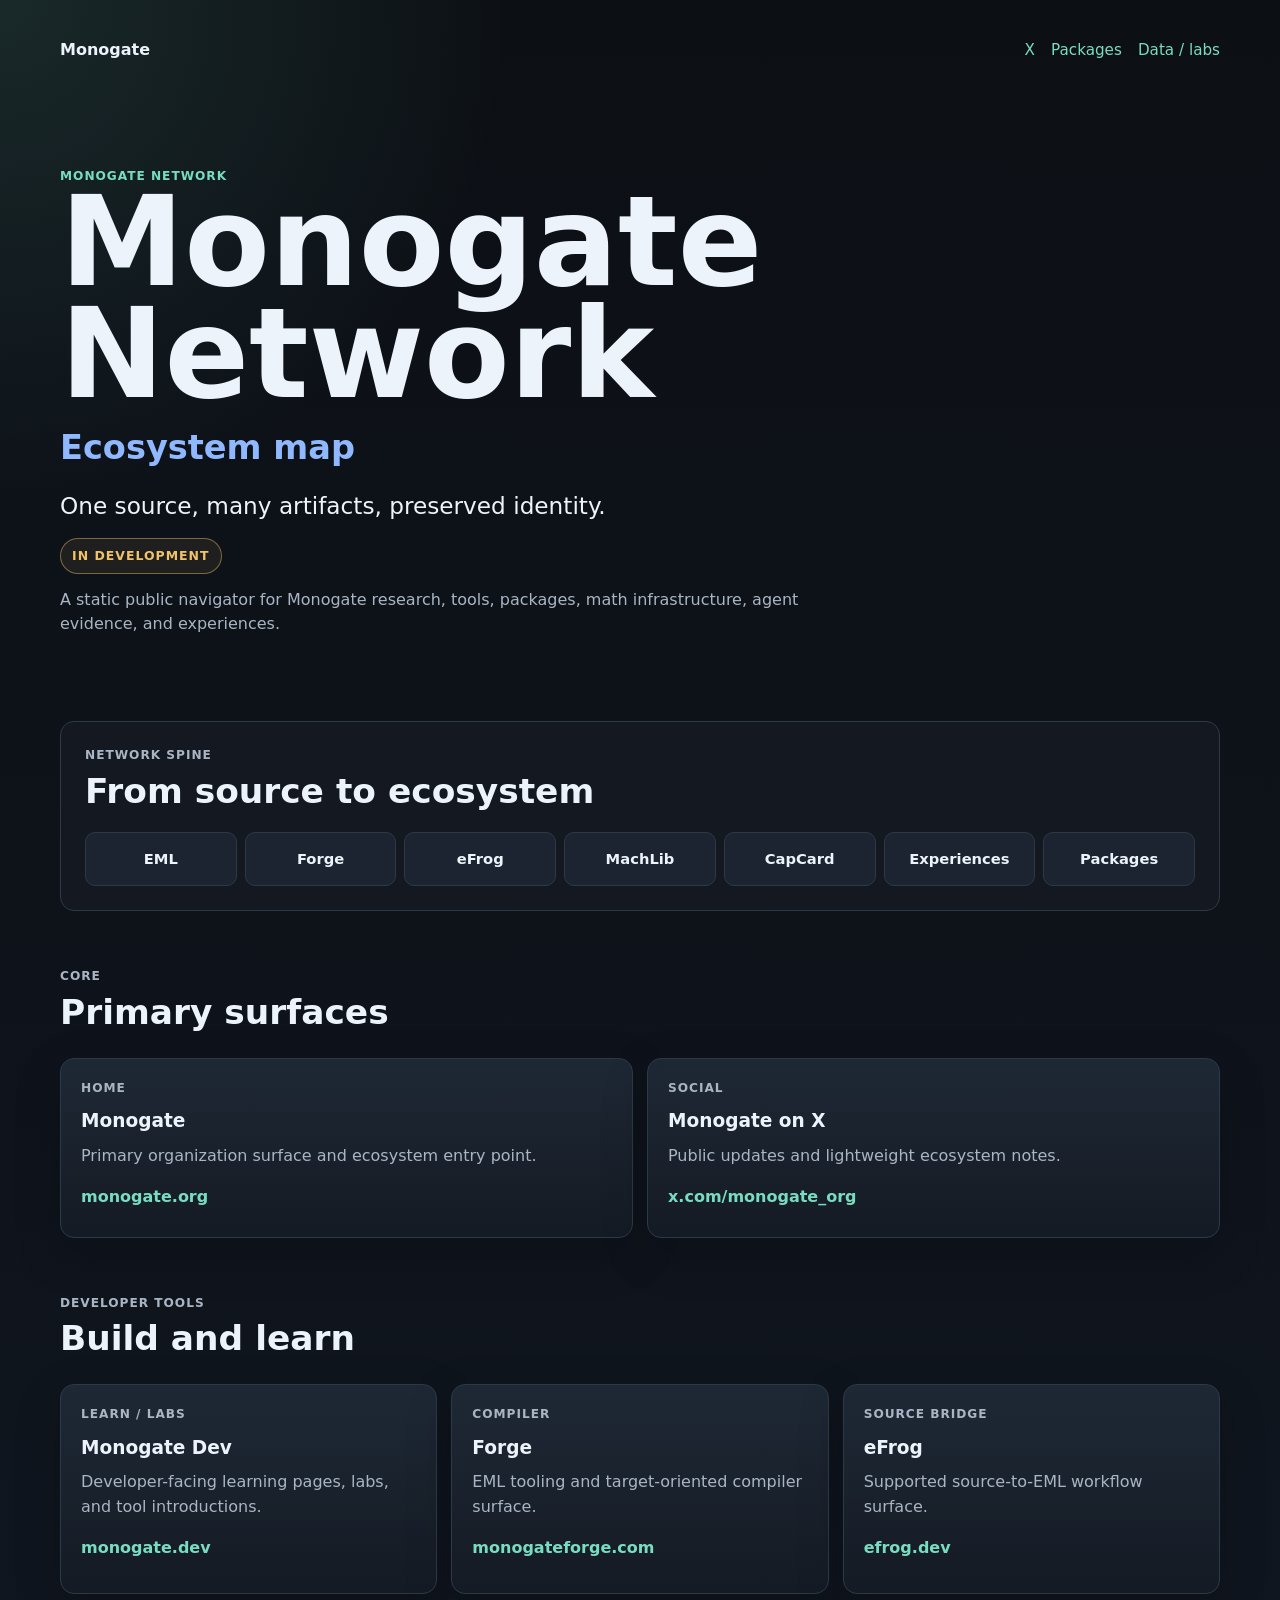
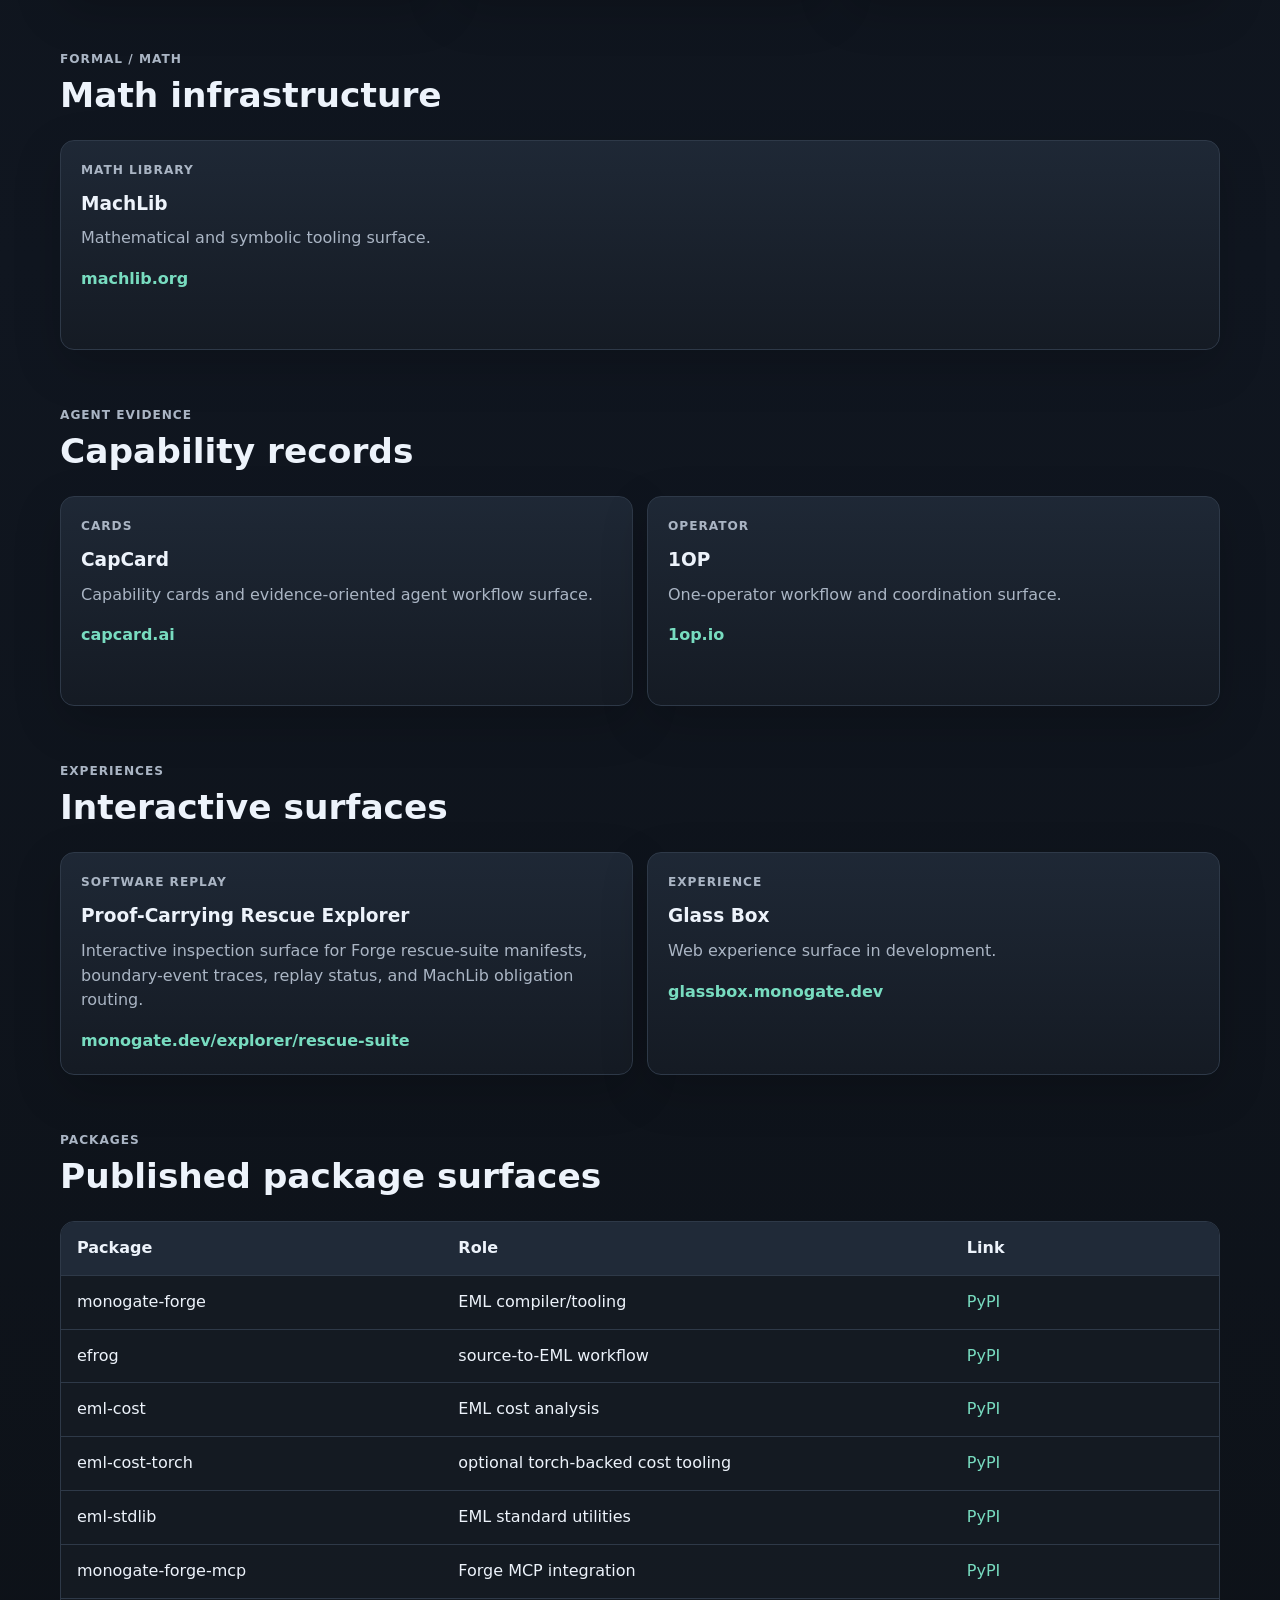
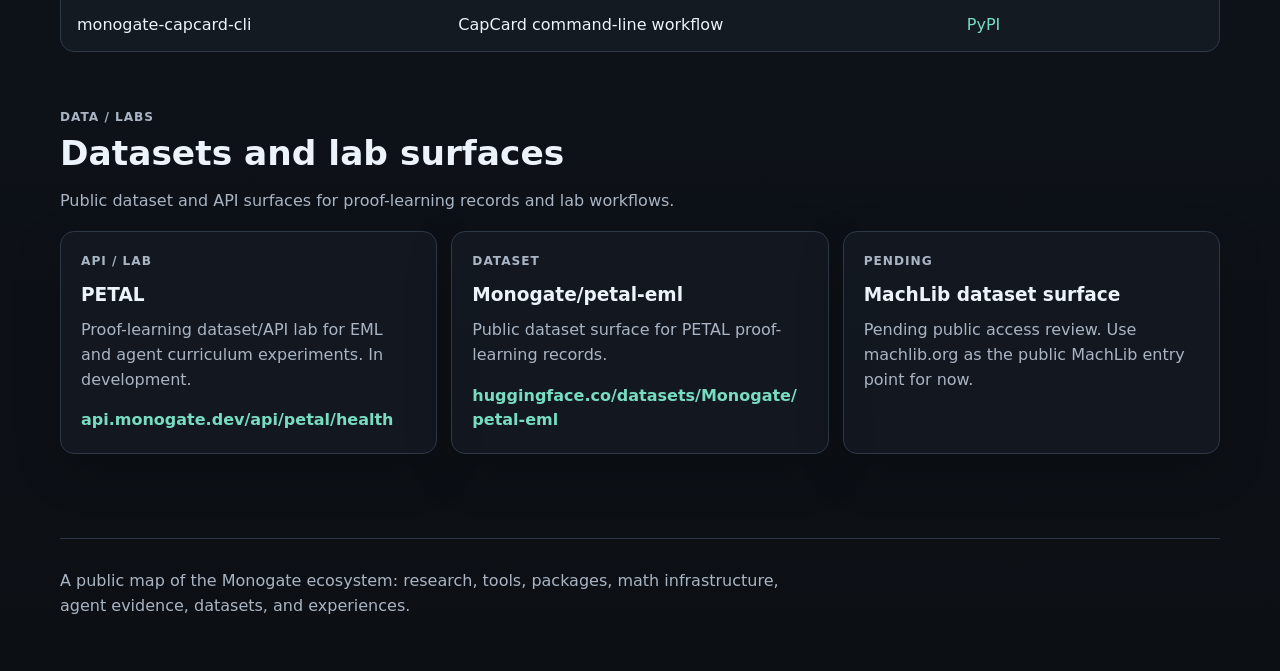
==== commit 5d5bad2f: "Index proof-carrying rescue explorer" ====
--- a/index.html
+++ b/index.html
@@ -139,6 +139,12 @@
         </div>
         <div class="card-grid">
           <article class="card">
+            <p class="tag">software replay</p>
+            <h3>Proof-Carrying Rescue Explorer</h3>
+            <p>Interactive inspection surface for Forge rescue-suite manifests, boundary-event traces, replay status, and MachLib obligation routing.</p>
+            <a href="https://monogate.dev/explorer/rescue-suite">monogate.dev/explorer/rescue-suite</a>
+          </article>
+          <article class="card">
             <p class="tag">experience</p>
             <h3>Glass Box</h3>
             <p>Web experience surface in development.</p>
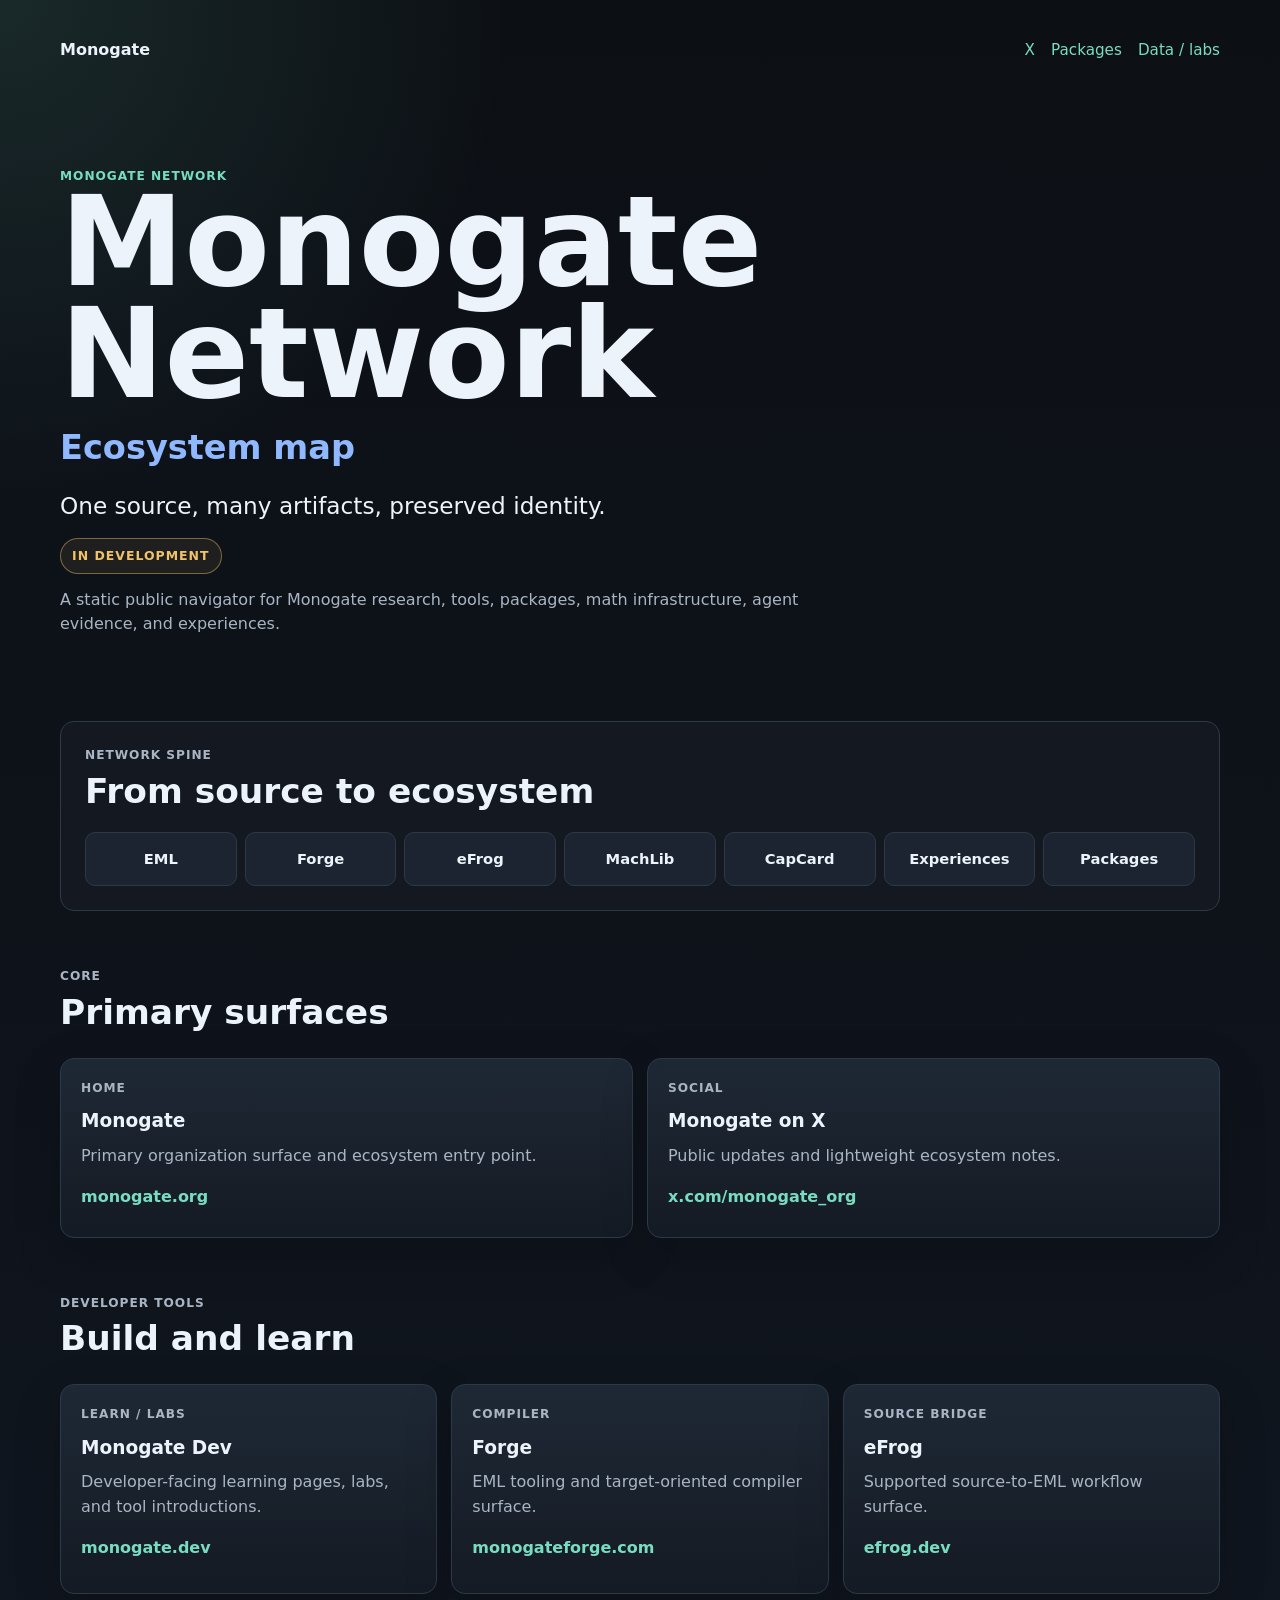
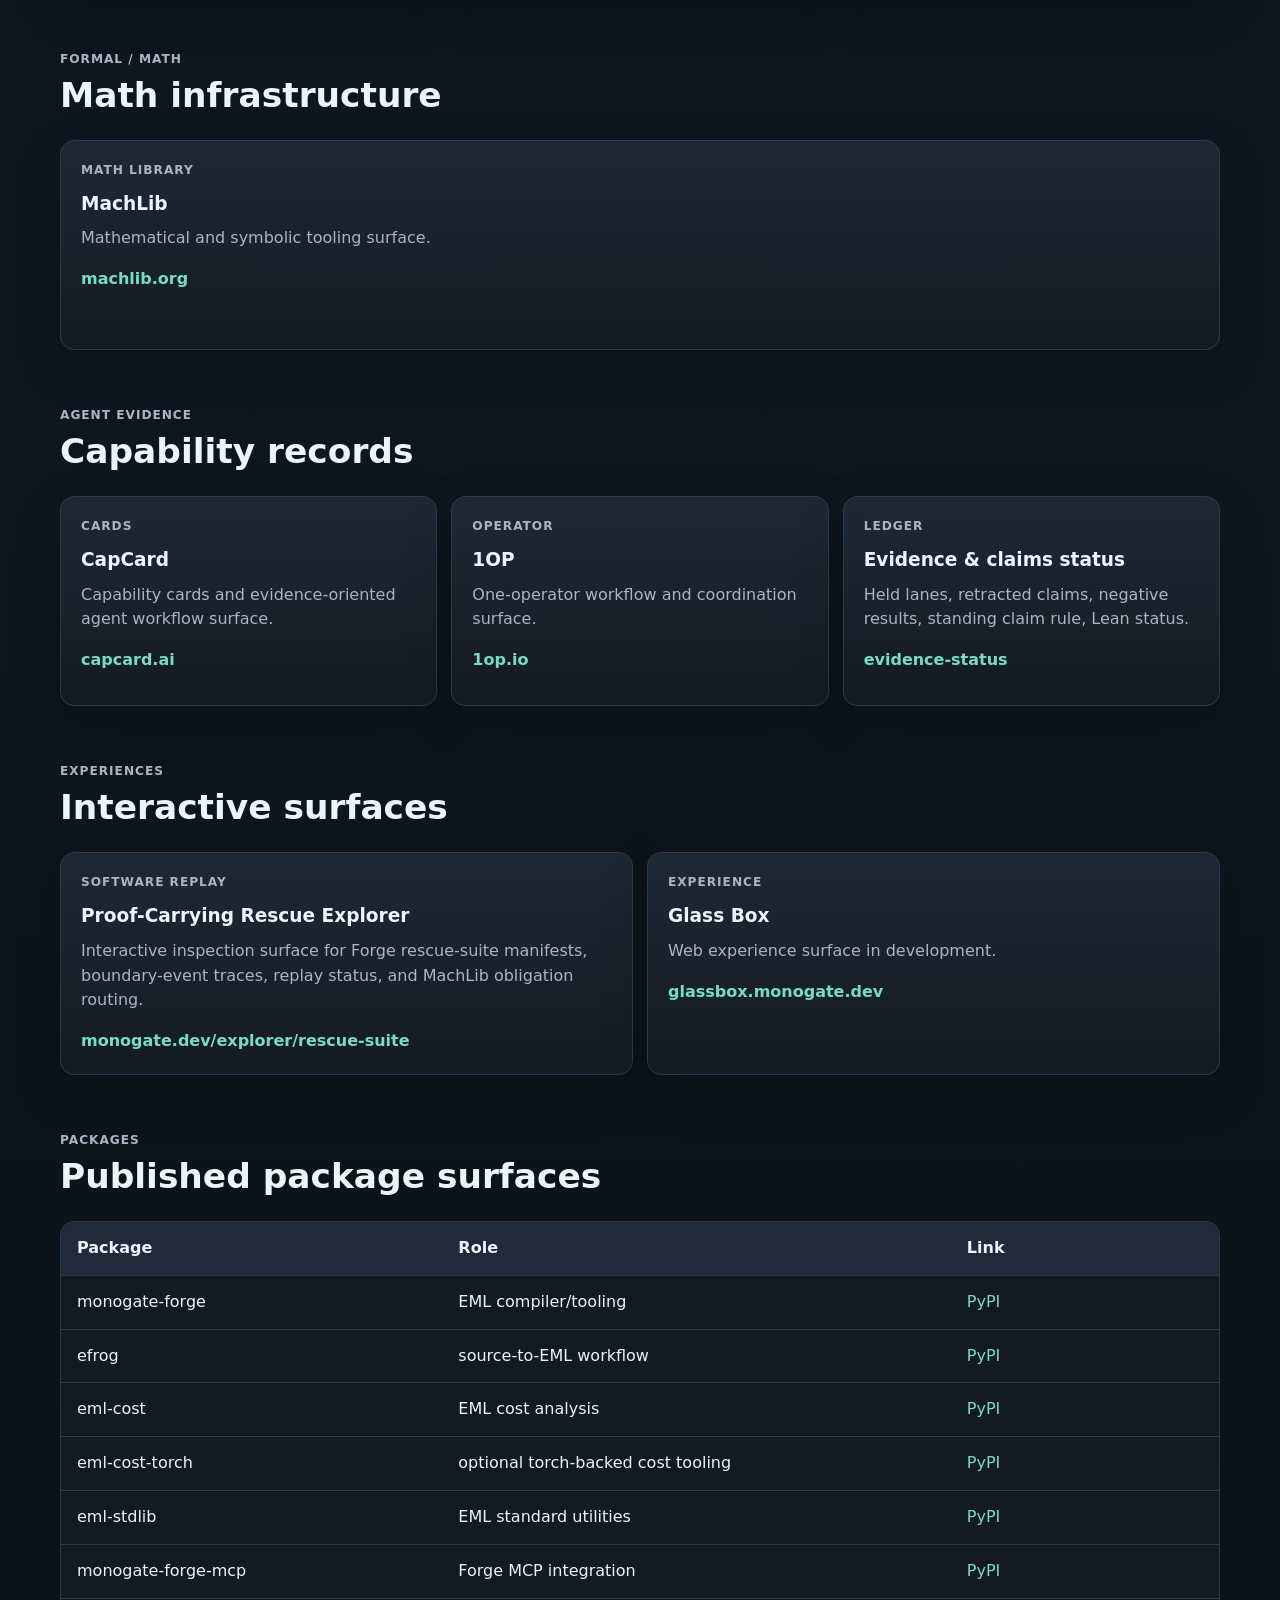
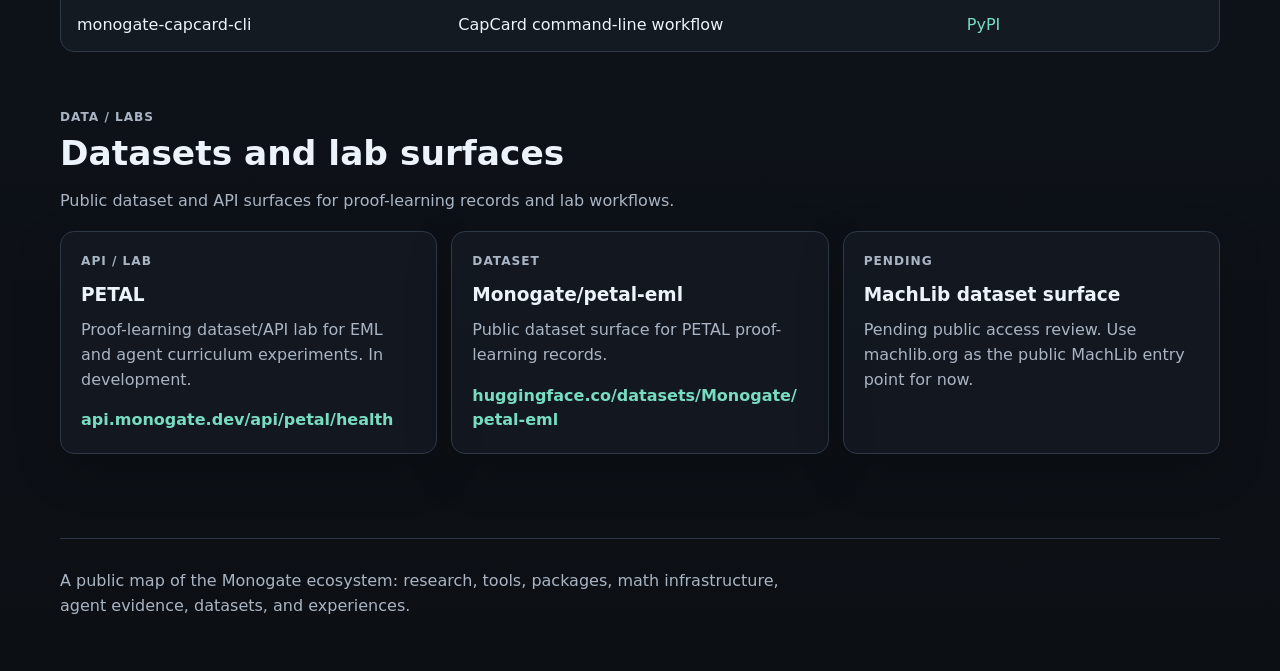
==== commit b18835fc: "feat: add evidence-status brake-side ledger page Adds a static no-JS public page at /evidence-status" ====
--- a/index.html
+++ b/index.html
@@ -129,6 +129,12 @@
             <p>One-operator workflow and coordination surface.</p>
             <a href="https://1op.io">1op.io</a>
           </article>
+          <article class="card">
+            <p class="tag">ledger</p>
+            <h3>Evidence &amp; claims status</h3>
+            <p>Held lanes, retracted claims, negative results, standing claim rule, Lean status.</p>
+            <a href="./evidence-status/">evidence-status</a>
+          </article>
         </div>
       </section>
 
